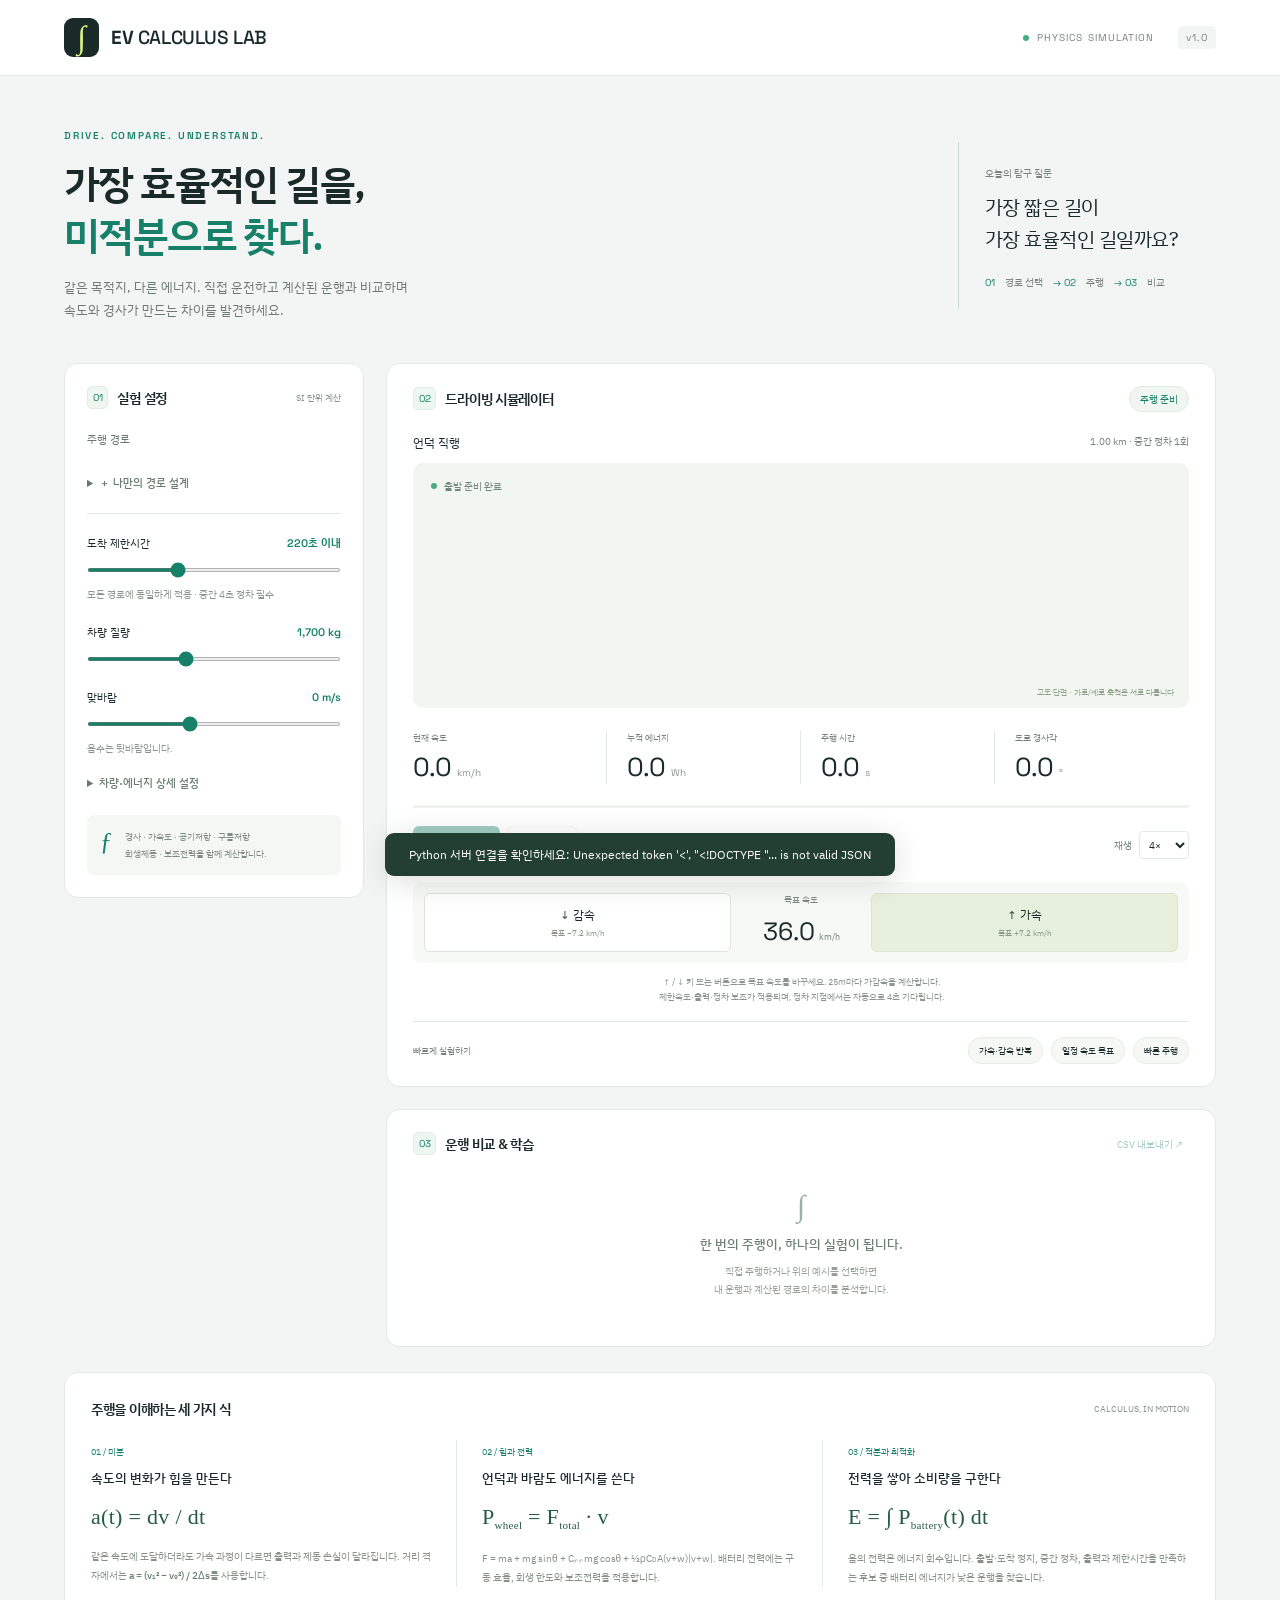
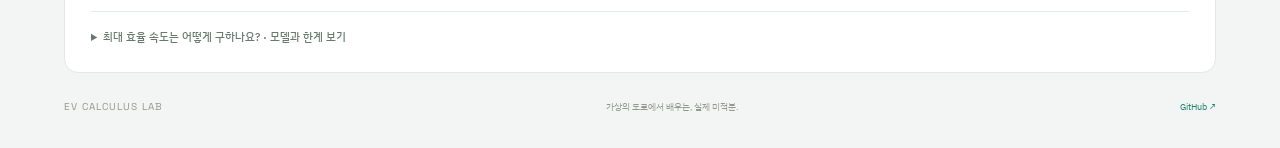
==== static/index.html @ b27707c6 "Build EV calculus simulator with physics-based route optimization and learning UI" ====
<!doctype html>
<html lang="ko">
<head><meta charset="utf-8"><meta name="viewport" content="width=device-width,initial-scale=1"><title>EV Calculus Lab · 미적분으로 달리다</title><link rel="stylesheet" href="style.css"><script src="app.js" defer></script></head>
<body>
<header class="topbar"><a class="brand" href="/" aria-label="EV Calculus Lab 홈"><span class="brand-icon">∫</span><strong>EV <span>CALCULUS LAB</span></strong></a><div class="top-right"><span class="status-dot"></span> PHYSICS SIMULATION <span class="version">v1.0</span></div></header>
<main>
 <section class="intro"><div><p class="eyebrow">DRIVE. COMPARE. UNDERSTAND.</p><h1>가장 효율적인 길을,<br><em>미적분으로 찾다.</em></h1><p class="subtitle">같은 목적지, 다른 에너지. 직접 운전하고 계산된 운행과 비교하며<br class="desktop"> 속도와 경사가 만드는 차이를 발견하세요.</p></div><div class="intro-note"><span>오늘의 탐구 질문</span><p>가장 짧은 길이<br>가장 효율적인 길일까요?</p><div>01 <span>경로 선택</span> → 02 <span>주행</span> → 03 <span>비교</span></div></div></section>
 <div class="workspace">
  <aside class="panel settings"><div class="section-head"><h2><span class="section-num">01</span> 실험 설정</h2><span class="small-tag">SI 단위 계산</span></div>
   <fieldset id="settingsFields"><legend class="sr-only">운행 환경 설정</legend>
   <label class="field-label">주행 경로</label><div id="routeChoices" class="route-choices"></div>
   <details class="custom-editor"><summary>＋ 나만의 경로 설계</summary><p class="hint">공통 출발 0m → 중간 정차 8m → 도착 0m. 두 언덕의 높이를 바꿔 보세요.</p><div class="two-fields"><label>길이 (m)<input id="customLength" type="number" min="800" max="2000" step="100" value="1200"></label><label>제한속도 (km/h)<input id="customLimit" type="number" min="30" max="70" value="50"></label><label>첫 언덕 높이 (m)<input id="customPeak1" type="number" min="-20" max="50" value="25"></label><label>두 번째 높이 (m)<input id="customPeak2" type="number" min="-20" max="50" value="20"></label></div><button id="applyCustom" class="button secondary full">경로 적용</button></details>
   <div class="divider"></div><label class="slider-label" for="deadline">도착 제한시간 <output id="deadlineOut">220초 이내</output></label><input id="deadline" type="range" min="80" max="480" step="10" value="220"><p class="hint">모든 경로에 동일하게 적용 · 중간 4초 정차 필수</p>
   <label class="slider-label" for="mass">차량 질량 <output id="massOut">1,700 kg</output></label><input id="mass" type="range" min="900" max="3000" step="100" value="1700">
   <label class="slider-label" for="wind">맞바람 <output id="windOut">0 m/s</output></label><input id="wind" type="range" min="-10" max="15" value="0"><p class="hint">음수는 뒷바람입니다.</p>
   <details><summary>차량·에너지 상세 설정</summary><div class="two-fields"><label>공기저항계수 Cd<input id="cd" type="number" min="0.15" max="0.6" step="0.01" value="0.28"></label><label>전면적 (m²)<input id="area" type="number" min="1.5" max="4" step="0.1" value="2.3"></label><label>구름저항계수<input id="crr" type="number" min="0.005" max="0.03" step="0.001" value="0.010"></label><label>구동 효율<input id="efficiency" type="number" min="0.65" max="0.98" step="0.01" value="0.90"></label><label>회생 효율<input id="regen" type="number" min="0" max="0.9" step="0.05" value="0.65"></label><label>보조전력 (W)<input id="auxiliary" type="number" min="0" max="3000" step="100" value="700"></label></div></details>
   </fieldset>
   <div class="model-note"><span>ƒ</span><p>경사 · 가속도 · 공기저항 · 구름저항<br>회생제동 · 보조전력을 함께 계산합니다.</p></div>
  </aside>
  <section class="main-column">
   <div class="panel simulator"><div class="section-head"><h2><span class="section-num">02</span> 드라이빙 시뮬레이터</h2><span id="modeBadge" class="badge">주행 준비</span></div>
    <div class="sim-info"><span id="routeTitle">언덕 직행</span><span id="routeMeta">1.00 km · 중간 정차 1회</span></div>
    <div class="scene"><canvas id="scene" aria-label="경로 고도와 차량 위치를 보여주는 시뮬레이션"></canvas><div class="scene-label"><span class="status-dot"></span> <span id="sceneStatus">출발 준비 완료</span></div><span class="scene-caption">고도 단면 · 가로/세로 축척은 서로 다릅니다</span></div>
    <div class="telemetry"><div><span>현재 속도</span><strong id="speedValue">0.0 <small>km/h</small></strong></div><div><span>누적 에너지</span><strong id="energyValue">0.0 <small>Wh</small></strong></div><div><span>주행 시간</span><strong id="timeValue">0.0 <small>s</small></strong></div><div><span>도로 경사각</span><strong id="gradeValue">0.0 <small>°</small></strong></div></div>
    <div class="progress-track"><div id="driveProgress"></div></div>
    <div class="driver-controls"><div class="drive-actions"><button id="startDrive" class="button primary">▶ 직접 주행</button><button id="pauseDrive" class="button secondary" disabled>일시정지</button><button id="resetDrive" class="icon-button" aria-label="주행 초기화" title="초기화">↺</button></div><label class="playback-label">재생 <select id="playback"><option value="1">1×</option><option value="4" selected>4×</option><option value="10">10×</option></select></label></div>
    <div class="pedals"><button id="brake" class="pedal brake">↓ 감속 <small>목표 −7.2 km/h</small></button><div class="target-speed"><span>목표 속도</span><strong id="targetValue">36.0</strong><small>km/h</small></div><button id="accelerate" class="pedal accelerate">↑ 가속 <small>목표 +7.2 km/h</small></button></div>
    <p class="hint control-hint">↑ / ↓ 키 또는 버튼으로 목표 속도를 바꾸세요. 25m마다 가감속을 계산합니다.<br>제한속도·출력·정차 보조가 적용되며, 정차 지점에서는 자동으로 4초 기다립니다.</p>
    <div class="quick-try"><span>빠르게 실험하기</span><button data-preset="wave">가속·감속 반복</button><button data-preset="smooth">일정 속도 목표</button><button data-preset="fast">빠른 주행</button></div>
   </div>
   <div class="panel results"><div class="section-head"><h2><span class="section-num">03</span> 운행 비교 & 학습</h2><button id="exportCsv" class="text-button" disabled>CSV 내보내기 ↗</button></div>
    <div id="emptyResult" class="empty-result"><div class="empty-icon">∫</div><h3>한 번의 주행이, 하나의 실험이 됩니다.</h3><p>직접 주행하거나 위의 예시를 선택하면<br>내 운행과 계산된 경로의 차이를 분석합니다.</p></div>
    <div id="resultContent" hidden><div id="comparisonSummary" class="comparison-summary"></div><div class="comparison-layout"><div id="resultTable"></div><div class="feedback-box"><p class="eyebrow">LEARNING NOTES</p><ul id="feedback"></ul></div></div>
     <div class="chart-tabs" role="group" aria-label="비교 그래프 선택"><button class="active" data-chart="v">속도</button><button data-chart="power">전력</button><button data-chart="energy">누적 에너지</button></div><div class="chart-legend"><span class="legend-user">내 운행</span><span class="legend-best">계산 기준</span><span>공통 축: 경과 시간 (s)</span></div><canvas id="chart" aria-label="내 운행과 계산 기준의 시간별 비교 그래프"></canvas><p id="chartExplanation" class="hint"></p>
     <div class="result-bottom"><button id="replayUser" class="button secondary">내 운행 재생</button><button id="replayBest" class="button secondary">계산 기준 재생</button><span>재생 후 다시 주행하며 개선해 보세요.</span></div>
    </div>
    <p id="busy" class="busy" hidden>경사와 속도 조합을 계산하고 있습니다…</p>
   </div>
  </section>
 </div>
 <section class="panel calculus"><div class="section-head"><h2>주행을 이해하는 세 가지 식</h2><span class="small-tag">CALCULUS, IN MOTION</span></div><div class="formula-grid"><article><span class="formula-num">01 / 미분</span><h3>속도의 변화가 힘을 만든다</h3><div class="equation">a(t) = dv / dt</div><p>같은 속도에 도달하더라도 가속 과정이 다르면 출력과 제동 손실이 달라집니다. 거리 격자에서는 <b>a = (v₁² − v₀²) / 2Δs</b>를 사용합니다.</p></article><article><span class="formula-num">02 / 힘과 전력</span><h3>언덕과 바람도 에너지를 쓴다</h3><div class="equation">P<sub>wheel</sub> = F<sub>total</sub> · v</div><p>F = ma + mg sinθ + Cᵣᵣmg cosθ + ½ρCᴅA(v+w)|v+w|. 배터리 전력에는 구동 효율, 회생 한도와 보조전력을 적용합니다.</p></article><article><span class="formula-num">03 / 적분과 최적화</span><h3>전력을 쌓아 소비량을 구한다</h3><div class="equation">E = ∫ P<sub>battery</sub>(t) dt</div><p>음의 전력은 에너지 회수입니다. 출발·도착 정지, 중간 정차, 출력과 제한시간을 만족하는 후보 중 배터리 에너지가 낮은 운행을 찾습니다.</p></article></div>
 <details class="math-details"><summary>최대 효율 속도는 어떻게 구하나요? · 모델과 한계 보기</summary><div class="math-detail-content"><p>평지·무풍·일정 속도에서는 거리당 에너지 e(v) = (Cᵣᵣmg + ½ρCᴅAv²)/η + Pₐᵤₓ/v 입니다. 이를 미분하면 e′(v) = ρCᴅAv/η − Pₐᵤₓ/v²이며, e′(v)=0에서 <b>v* = ∛(Pₐᵤₓη / ρCᴅA)</b>입니다. 현재 설정의 평지·무풍 참고 속도: <b id="steadySpeed">약 33 km/h</b>. 보조전력이 0이면 양의 유한 최솟값 속도는 없습니다.</p><p>실제 최적화는 이 일정속도 식만 사용하지 않습니다. 거리 25m, 속도 2m/s, 시간 0.5초 격자의 동적 계획법으로 경사와 정차를 반영합니다. 각 구간 시간을 올림하므로 실제 도착시간보다 보수적입니다. 격자 밖의 연속 최적해나 모든 도로의 전역 최적해를 보장하지 않습니다.</p><p>차량은 가상의 교육 모델입니다. 구동 효율은 일정하며 배터리 SOC·온도·타이어 미끄럼·곡선 주행은 모델링하지 않습니다. 회생은 기계 출력 45kW까지, 구동은 85kW까지입니다. 출발·종료 고도는 같고, 지도는 실제 도로가 아닌 고도 단면입니다. 내리막 회생에는 제동이 필요하며 무한한 에너지 회수는 불가능합니다.</p><p>참고: <a href="https://research-hub.nlr.gov/en/publications/fastsim-a-model-to-estimate-vehicle-efficiency-cost-and-performan-2/" target="_blank" rel="noreferrer">Brooker et al., FASTSim (2015)</a>의 힘·전력 기반 모델 구성. 본 프로젝트는 별도로 구현한 단순화 모델이며 FASTSim 검증을 받은 모델은 아닙니다.</p></div></details></section>
 <footer><span>EV CALCULUS LAB</span><span>가상의 도로에서 배우는, 실제 미적분.</span><a href="https://github.com/LoggerVibe/vibe-coding" target="_blank" rel="noreferrer">GitHub ↗</a></footer>
</main><div id="toast" class="toast" role="status" aria-live="polite" hidden></div>
</body></html>
---- static/style.css ----
@import url('https://fonts.googleapis.com/css2?family=IBM+Plex+Sans+KR:wght@400;500;600;700&family=Space+Grotesk:wght@400;500;600;700&display=swap');
:root{--bg:#f3f5f4;--ink:#192a28;--muted:#77827e;--line:#e3e9e6;--green:#168168;--lime:#d7f483;--blue:#687ddb;--font:'IBM Plex Sans KR',Arial,sans-serif}*{box-sizing:border-box}body{margin:0;background:var(--bg);color:var(--ink);font:14px var(--font)}button,input,select{font:inherit}button,summary{cursor:pointer}button:disabled{opacity:.4;cursor:not-allowed}button{transition:background .18s,transform .18s}button:not(:disabled):active{transform:translateY(1px)}a{color:var(--green)}:focus-visible{outline:3px solid #80b6f5;outline-offset:3px}fieldset{border:0;margin:0;padding:0;min-width:0}h1,h2,h3,p{margin:0}button{color:inherit}[hidden]{display:none!important}.topbar{height:76px;background:#fff;border-bottom:1px solid var(--line);padding:0 5%;display:flex;align-items:center;justify-content:space-between}.brand{display:flex;align-items:center;gap:12px;text-decoration:none;color:var(--ink);font-family:'Space Grotesk',sans-serif;letter-spacing:-.4px}.brand-icon{display:grid;place-items:center;width:35px;height:39px;background:var(--ink);color:var(--lime);border-radius:9px;font:32px Georgia}.brand strong{font-size:19px}.brand strong span{font-weight:500}.top-right{display:flex;align-items:center;gap:8px;font:10px 'Space Grotesk',sans-serif;letter-spacing:1.1px;color:var(--muted)}.status-dot{display:inline-block;width:6px;height:6px;border-radius:50%;background:#47ad80}.version{background:var(--bg);border-radius:4px;padding:5px 8px;margin-left:15px}main{max-width:1440px;margin:auto;padding:0 5%}.intro{display:flex;justify-content:space-between;align-items:center;padding:53px 0 40px}.eyebrow{font:10px 'Space Grotesk',sans-serif;letter-spacing:1.8px;color:var(--green);font-weight:600}h1{font-size:40px;line-height:1.3;font-weight:600;letter-spacing:-1.6px;margin:15px 0}h1 em{font-style:normal;color:var(--green)}.subtitle{color:#6c7974;line-height:1.8;font-size:13px}.intro-note{padding:20px 26px;border-left:1px solid #cfdad4;margin-right:12px}.intro-note>span{font-size:10px;color:var(--muted)}.intro-note>p{font-size:20px;line-height:1.6;letter-spacing:-.5px;margin:10px 0 20px}.intro-note>div{font:10px 'Space Grotesk',sans-serif;color:var(--green)}.intro-note>div>span{font-family:var(--font);color:var(--muted);margin:0 7px}.workspace{display:grid;grid-template-columns:300px minmax(0,1fr);gap:22px;align-items:start}.panel{background:#fff;border:1px solid var(--line);border-radius:14px;box-shadow:0 2px 3px #203b2c02}.settings{padding:22px;position:sticky;top:18px}.section-head{display:flex;align-items:center;justify-content:space-between;gap:8px;margin-bottom:22px}.section-head h2{font-size:14px;font-weight:600;letter-spacing:-.3px;display:flex;align-items:center;gap:9px}.section-num{font:10px 'Space Grotesk',sans-serif;color:var(--green);background:#edf6f1;border:1px solid #e2ede7;border-radius:5px;padding:4px 5px}.small-tag{font-size:9px;color:#87948e}.field-label{font-size:11px;display:block;color:#66766e;margin-bottom:10px}.route-choices{display:grid;gap:7px}.route-card{display:flex;align-items:center;text-align:left;gap:11px;background:#fff;border:1px solid var(--line);border-radius:8px;padding:12px 10px;width:100%}.route-card.active{border-color:var(--green);background:#f0f7f3;box-shadow:0 0 0 1px #16816814}.route-icon{width:32px;height:32px;display:grid;place-items:center;border-radius:7px;background:#f2f5f3;color:var(--green);font-size:20px}.route-card.active .route-icon{background:#dfeee6}.route-card strong{font-size:12px;font-weight:500;display:block}.route-card small{font-size:9px;color:var(--muted);display:block;margin-top:3px}.route-distance{margin-left:auto;font:11px 'Space Grotesk',sans-serif;white-space:nowrap}details{font-size:11px;margin-top:18px}summary{color:#677a70;font-weight:500;line-height:1.6}details[open]>summary{margin-bottom:12px}.hint{color:#89958f;font-size:10px;line-height:1.7;margin:7px 0 16px}.divider{height:1px;background:var(--line);margin:21px 0}.slider-label{display:flex;align-items:center;justify-content:space-between;font-size:11px;margin-top:21px}.slider-label output{font:11px 'Space Grotesk',var(--font);color:var(--green);font-weight:600}input[type=range]{width:100%;height:4px;accent-color:var(--green);margin:17px 0 7px;cursor:pointer}.two-fields{display:grid;grid-template-columns:1fr 1fr;gap:11px}.two-fields label{font-size:10px;color:#677a70}input[type=number]{display:block;width:100%;padding:7px 8px;background:#f8faf9;border:1px solid var(--line);border-radius:5px;margin-top:6px;color:var(--ink)}.full{width:100%;margin-top:12px}.model-note{display:flex;gap:12px;padding:13px;background:#f5f7f4;border-radius:7px;margin-top:22px}.model-note>span{color:var(--green);font:25px Georgia}.model-note>p{font-size:9px;color:#7e8c83;line-height:1.9}.main-column{display:grid;gap:22px;min-width:0}.simulator,.results{padding:22px 26px}.badge{font-size:10px;background:#f1f6f2;color:var(--green);border:1px solid #e0ebe3;padding:5px 10px;border-radius:20px}.sim-info{display:flex;justify-content:space-between;margin:0 0 12px}.sim-info>span:first-child{font-size:12px}.sim-info>span:last-child{font-size:10px;color:var(--muted)}.scene{height:245px;background:#f2f6f0;position:relative;border-radius:10px;overflow:hidden}.scene canvas{width:100%;height:100%}.scene-label{position:absolute;top:16px;left:18px;font-size:10px;display:flex;gap:7px;align-items:center;color:#718578}.scene-caption{position:absolute;bottom:10px;right:15px;font-size:8px;color:#90a18d}.telemetry{display:grid;grid-template-columns:repeat(4,1fr);padding:23px 0 21px}.telemetry>div{border-right:1px solid var(--line);padding-left:20px}.telemetry>div:first-child{padding-left:0}.telemetry>div:last-child{border:0}.telemetry span{display:block;font-size:9px;color:var(--muted);margin-bottom:6px}.telemetry strong{font:26px 'Space Grotesk',sans-serif;letter-spacing:-1px}.telemetry small{font:10px 'Space Grotesk',sans-serif;color:#8d9692;letter-spacing:0}.progress-track{height:3px;border-radius:3px;background:#edf2ef;overflow:hidden}.progress-track>div{height:100%;width:0;background:var(--green);transition:width .1s}.driver-controls{display:flex;align-items:center;justify-content:space-between;padding:18px 0}.drive-actions{display:flex;gap:7px}.button{border-radius:6px;padding:10px 14px;font-size:11px;border:1px solid transparent;font-weight:500}.primary{background:var(--green);color:#fff}.primary:hover{background:#10634f}.secondary{background:#fff;border-color:var(--line)}.secondary:hover{background:#f1f6f3}.icon-button{font-size:22px;border:0;background:none;padding:0 10px;color:#7b8c81}.playback-label{font-size:10px;color:var(--muted)}select{border:1px solid var(--line);background:#fff;border-radius:4px;font-size:10px;padding:5px;color:var(--ink);margin-left:5px}.pedals{display:grid;grid-template-columns:1fr 120px 1fr;gap:10px;background:#f7f9f7;border-radius:9px;padding:11px}.pedal{border:1px solid #dde5df;border-radius:6px;background:white;font-size:12px;padding:12px}.pedal small{display:block;font-size:8px;color:#8b978e;margin-top:4px}.pedal.accelerate{background:#e7f0dd;border-color:#d9e8cc}.pedal:hover{border-color:var(--green)}.target-speed{text-align:center;display:flex;align-items:baseline;justify-content:center;flex-wrap:wrap;gap:4px}.target-speed>span{width:100%;font-size:9px;color:#7a887e}.target-speed>strong{font:25px 'Space Grotesk',sans-serif}.target-speed>small{font-size:9px;color:var(--muted)}.control-hint{text-align:center;font-size:9px;margin:11px 0 17px}.quick-try{display:flex;align-items:center;gap:8px;padding-top:15px;border-top:1px solid var(--line)}.quick-try>span{font-size:9px;color:var(--muted);margin-right:auto}.quick-try>button{font-size:9px;background:#f6f8f6;border:1px solid #e5ebe5;border-radius:20px;padding:6px 10px}.quick-try>button:hover{background:#e5efe6}.text-button{background:none;border:0;font-size:10px;color:var(--green)}.empty-result{text-align:center;padding:12px 0 26px}.empty-icon{font:30px Georgia;color:#9ab0a0;margin:0 auto 12px}.empty-result h3{font-size:13px;font-weight:500;color:#6c7f73}.empty-result p{font-size:10px;color:#96a299;line-height:1.8;margin-top:9px}.busy{padding:22px;text-align:center;color:var(--green);font-size:12px}.comparison-summary{background:#eff6ed;border:1px solid #e0ecdd;border-radius:8px;padding:18px;margin-bottom:18px}.comparison-summary>strong{font:28px 'Space Grotesk',var(--font);color:var(--green);margin-right:10px}.comparison-summary p{font-size:10px;color:#70826f;line-height:1.7;margin-top:5px}.comparison-summary .warning{font:16px var(--font);color:#9b6726}.comparison-layout{display:grid;grid-template-columns:1fr 1fr;gap:20px}table{width:100%;border-collapse:collapse;font-size:10px}th{font-size:9px;color:var(--muted);font-weight:400;text-align:right;padding:8px 4px;border-bottom:1px solid var(--line)}td{text-align:right;padding:10px 4px;border-bottom:1px solid #f0f3f0}th:first-child,td:first-child{text-align:left}tr.mine{color:var(--blue)}tr.best{color:var(--green);font-weight:600}.feedback-box{background:#f8faf7;padding:15px;border-radius:8px}.feedback-box .eyebrow{font-size:8px}.feedback-box ul{font-size:10px;color:#71816f;padding-left:14px;line-height:1.75;margin:9px 0 0}.feedback-box li+li{margin-top:7px}.chart-tabs{display:flex;gap:20px;border-bottom:1px solid var(--line);margin-top:22px}.chart-tabs button{background:transparent;border:0;border-bottom:2px solid transparent;font-size:10px;color:var(--muted);padding:10px 2px}.chart-tabs button.active{color:var(--green);border-bottom-color:var(--green)}.chart-legend{display:flex;gap:16px;font-size:9px;color:var(--muted);margin:14px 0 0}.legend-user:before,.legend-best:before{content:'';display:inline-block;width:15px;height:2px;margin:0 5px 3px 0;background:var(--blue)}.legend-best:before{background:var(--green)}.chart-legend>span:last-child{margin-left:auto;font-size:8px}#chart{width:100%;height:210px;display:block}.result-bottom{display:flex;gap:8px;align-items:center;border-top:1px solid var(--line);padding-top:14px}.result-bottom>span{font-size:9px;color:var(--muted);margin-left:auto}.calculus{padding:26px;margin-top:25px}.formula-grid{display:grid;grid-template-columns:repeat(3,1fr)}.formula-grid>article{padding:0 25px;border-right:1px solid var(--line)}.formula-grid>article:first-child{padding-left:0}.formula-grid>article:last-child{border:0;padding-right:0}.formula-num{font-size:9px;color:var(--green)}.formula-grid h3{font-size:13px;margin:10px 0;font-weight:500}.equation{font:22px Georgia,serif;letter-spacing:.3px;color:#265c46;margin:17px 0}.equation sub{font-size:11px}.formula-grid p{font-size:10px;color:#859088;line-height:1.9}.formula-grid p b{font-weight:500;color:#647c69}.math-details{margin-top:24px;border-top:1px solid var(--line);padding-top:17px}.math-detail-content{font-size:11px;line-height:1.9;color:#738177}.math-detail-content p{margin:12px 0}footer{display:flex;justify-content:space-between;padding:27px 0 35px;color:#8e9a91;font-size:9px}footer>span:first-child{font:10px 'Space Grotesk',sans-serif;letter-spacing:1px}footer a{text-decoration:none}.toast{position:fixed;bottom:24px;left:50%;transform:translateX(-50%);background:#233f31;color:white;padding:13px 24px;border-radius:9px;box-shadow:0 5px 30px #0002;z-index:100;max-width:90vw;font-size:12px}.sr-only{position:absolute;width:1px;height:1px;overflow:hidden;clip:rect(0,0,0,0)}
@media(min-width:1500px){main{padding:0 40px}}@media(max-width:1050px){main{padding:0 3%}.workspace{grid-template-columns:260px minmax(0,1fr);gap:16px}.settings{padding:17px}.simulator,.results{padding:20px}.telemetry strong{font-size:22px}.telemetry>div{padding-left:12px}.comparison-layout{grid-template-columns:1fr}.quick-try{flex-wrap:wrap}.quick-try>span{width:100%}.result-bottom{flex-wrap:wrap}.result-bottom>span{width:100%;margin:0}.intro-note{margin:0;padding:15px}.intro-note>p{font-size:17px}}
@media(max-width:760px){.topbar{height:64px;padding:0 5%}.brand strong{font-size:15px}.top-right{font-size:0}.version{font-size:9px;margin-left:3px}.intro{padding:30px 0}.intro-note{display:none}h1{font-size:32px}.subtitle{font-size:12px}.workspace{grid-template-columns:1fr}.settings{position:static}.route-choices{grid-template-columns:repeat(3,1fr)}.route-card{display:block;padding:10px}.route-icon{display:none}.route-card small{font-size:8px}.route-distance{display:block;margin-top:6px}.settings .model-note{display:none}.scene{height:225px}.simulator,.results{padding:17px}.telemetry{padding:19px 0}.telemetry strong{font-size:21px}.telemetry small{font-size:8px}.telemetry>div{padding-left:9px}.telemetry span{font-size:8px}.quick-try>span{width:auto}.quick-try{gap:6px}.quick-try>button{font-size:8px;padding:6px 7px}.formula-grid{grid-template-columns:1fr;gap:22px}.formula-grid>article{border:0;border-bottom:1px solid var(--line);padding:0 0 20px!important}.formula-grid>article:last-child{padding:0!important}.calculus{padding:20px}.formula-grid p{font-size:11px}.intro br.desktop{display:none}footer>span:nth-child(2){display:none}.pedals{grid-template-columns:1fr 85px 1fr}.pedal{padding:11px 5px}.comparison-layout{gap:12px}.section-head{margin-bottom:18px}.small-tag{font-size:8px}}
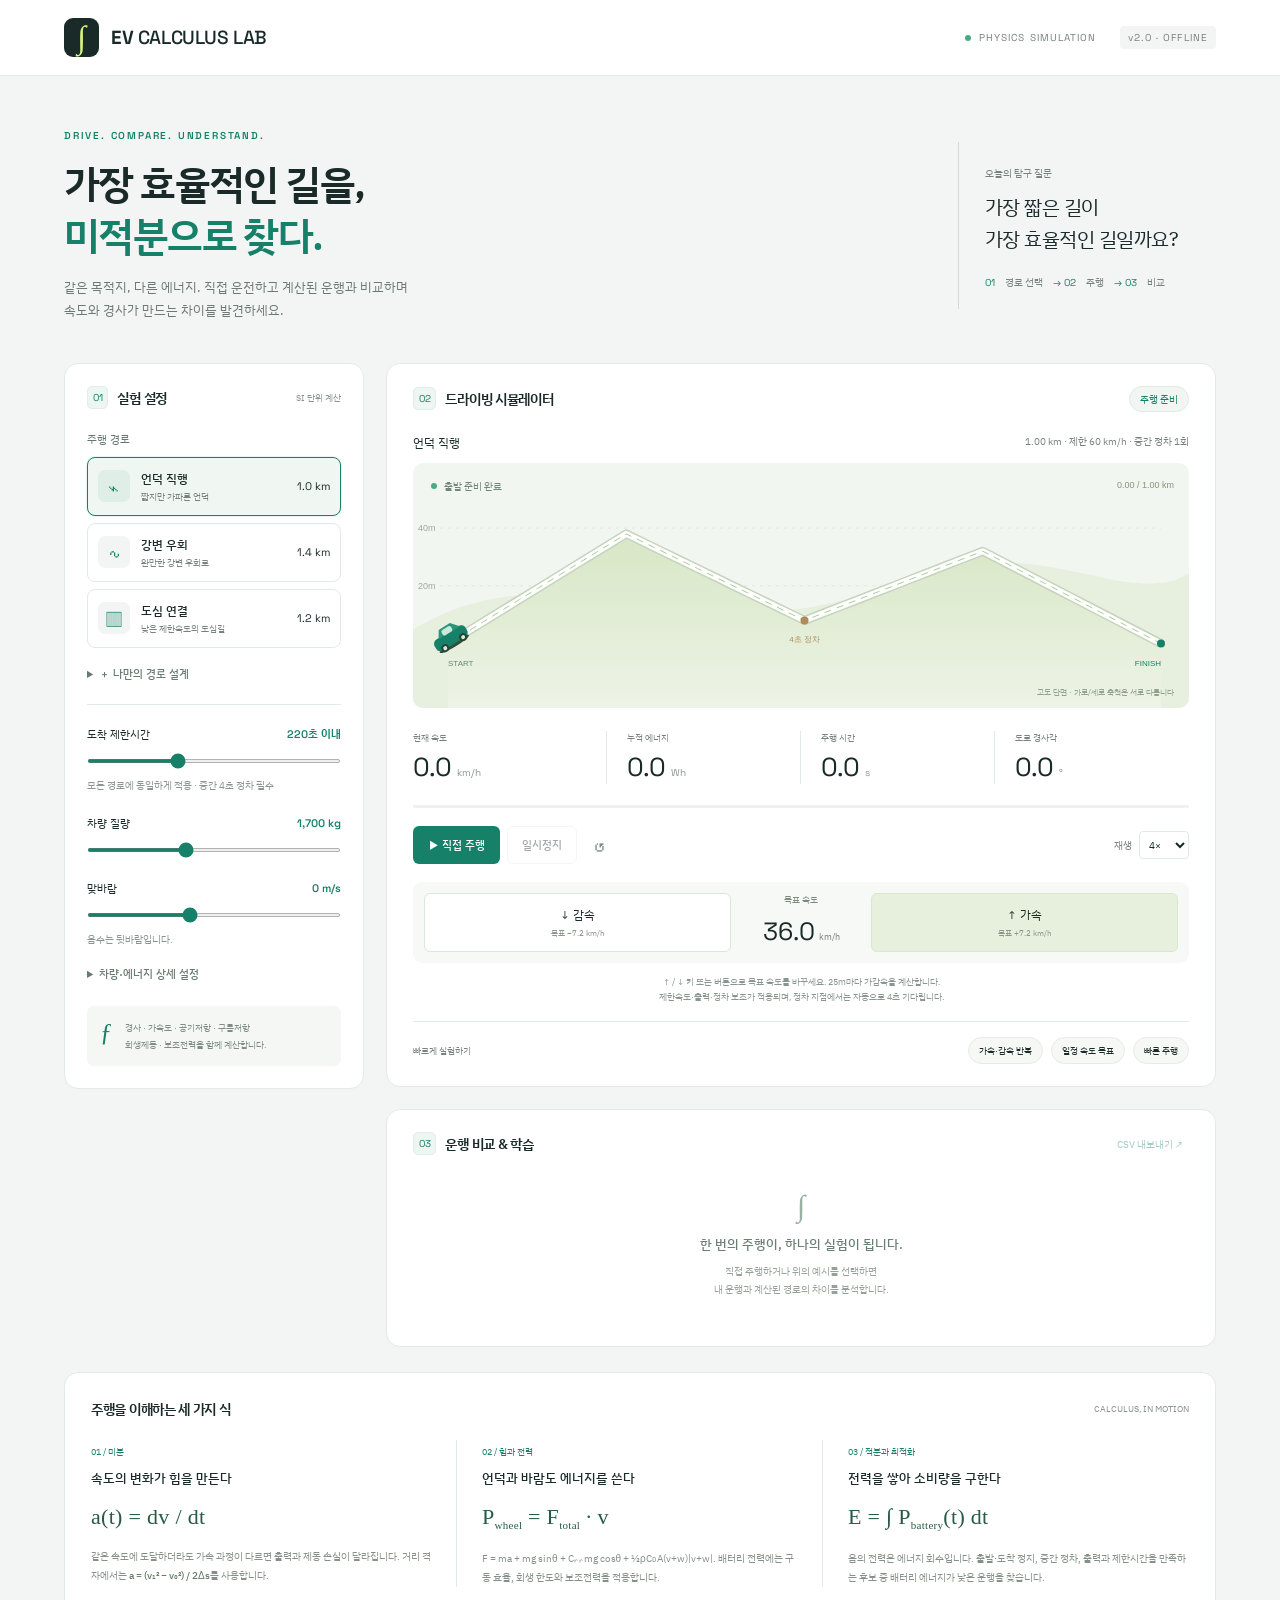
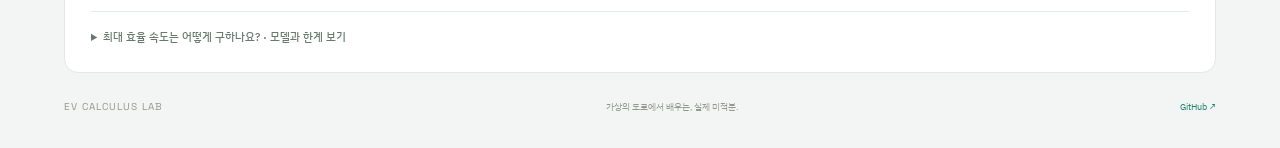
==== commit 9992f2cc: "Add standalone offline HTML and synchronized user/reference route comparison" ====
--- a/static/index.html
+++ b/static/index.html
@@ -1,8 +1,8 @@
 <!doctype html>
 <html lang="ko">
-<head><meta charset="utf-8"><meta name="viewport" content="width=device-width,initial-scale=1"><title>EV Calculus Lab · 미적분으로 달리다</title><link rel="stylesheet" href="style.css"><script src="app.js" defer></script></head>
+<head><meta charset="utf-8"><meta name="viewport" content="width=device-width,initial-scale=1"><title>EV Calculus Lab · 미적분으로 달리다</title><link rel="stylesheet" href="style.css"><script src="engine.js" defer></script><script src="app.js" defer></script></head>
 <body>
-<header class="topbar"><a class="brand" href="/" aria-label="EV Calculus Lab 홈"><span class="brand-icon">∫</span><strong>EV <span>CALCULUS LAB</span></strong></a><div class="top-right"><span class="status-dot"></span> PHYSICS SIMULATION <span class="version">v1.0</span></div></header>
+<header class="topbar"><a class="brand" href="index.html" aria-label="EV Calculus Lab 홈"><span class="brand-icon">∫</span><strong>EV <span>CALCULUS LAB</span></strong></a><div class="top-right"><span class="status-dot"></span> PHYSICS SIMULATION <span class="version">v2.0 · OFFLINE</span></div></header>
 <main>
  <section class="intro"><div><p class="eyebrow">DRIVE. COMPARE. UNDERSTAND.</p><h1>가장 효율적인 길을,<br><em>미적분으로 찾다.</em></h1><p class="subtitle">같은 목적지, 다른 에너지. 직접 운전하고 계산된 운행과 비교하며<br class="desktop"> 속도와 경사가 만드는 차이를 발견하세요.</p></div><div class="intro-note"><span>오늘의 탐구 질문</span><p>가장 짧은 길이<br>가장 효율적인 길일까요?</p><div>01 <span>경로 선택</span> → 02 <span>주행</span> → 03 <span>비교</span></div></div></section>
  <div class="workspace">
@@ -30,7 +30,7 @@
    </div>
    <div class="panel results"><div class="section-head"><h2><span class="section-num">03</span> 운행 비교 & 학습</h2><button id="exportCsv" class="text-button" disabled>CSV 내보내기 ↗</button></div>
     <div id="emptyResult" class="empty-result"><div class="empty-icon">∫</div><h3>한 번의 주행이, 하나의 실험이 됩니다.</h3><p>직접 주행하거나 위의 예시를 선택하면<br>내 운행과 계산된 경로의 차이를 분석합니다.</p></div>
-    <div id="resultContent" hidden><div id="comparisonSummary" class="comparison-summary"></div><div class="comparison-layout"><div id="resultTable"></div><div class="feedback-box"><p class="eyebrow">LEARNING NOTES</p><ul id="feedback"></ul></div></div>
+    <div id="resultContent" hidden><section class="pair-comparison"><h3>내 운행과 계산 기준을 동시에 보기</h3><label>비교 대상 <select id="comparisonType"><option value="best">전체 후보 중 최소 에너지 경로</option><option value="same">내 경로에서 계산한 최소 에너지 운행</option></select></label><p id="pairStatus" class="hint"></p><canvas id="pairScene" aria-label="같은 경과 시간에서 사용자와 계산 기준의 고도 경로 및 차량 위치 비교"></canvas><div class="pair-controls"><button id="replayTogether" class="button primary">▶ 동시 재생</button><button id="pausePair" class="button secondary">비교 일시정지</button><span id="pairClock"></span></div><input id="pairSeek" type="range" min="0" max="220" value="0" step="0.1" aria-label="동시 비교 경과 시간"><p class="hint">보라색: 내 운행 · 초록색: 계산 기준. 두 고도 단면은 동일한 거리·고도 축척입니다. 실제 지도가 아닌 가상 경로이며, 계산 기준은 격자 내 최솟값입니다.</p></section><div id="comparisonSummary" class="comparison-summary"></div><div class="comparison-layout"><div id="resultTable"></div><div class="feedback-box"><p class="eyebrow">LEARNING NOTES</p><ul id="feedback"></ul></div></div>
      <div class="chart-tabs" role="group" aria-label="비교 그래프 선택"><button class="active" data-chart="v">속도</button><button data-chart="power">전력</button><button data-chart="energy">누적 에너지</button></div><div class="chart-legend"><span class="legend-user">내 운행</span><span class="legend-best">계산 기준</span><span>공통 축: 경과 시간 (s)</span></div><canvas id="chart" aria-label="내 운행과 계산 기준의 시간별 비교 그래프"></canvas><p id="chartExplanation" class="hint"></p>
      <div class="result-bottom"><button id="replayUser" class="button secondary">내 운행 재생</button><button id="replayBest" class="button secondary">계산 기준 재생</button><span>재생 후 다시 주행하며 개선해 보세요.</span></div>
     </div>
--- a/static/style.css
+++ b/static/style.css
@@ -2,3 +2,5 @@
 :root{--bg:#f3f5f4;--ink:#192a28;--muted:#77827e;--line:#e3e9e6;--green:#168168;--lime:#d7f483;--blue:#687ddb;--font:'IBM Plex Sans KR',Arial,sans-serif}*{box-sizing:border-box}body{margin:0;background:var(--bg);color:var(--ink);font:14px var(--font)}button,input,select{font:inherit}button,summary{cursor:pointer}button:disabled{opacity:.4;cursor:not-allowed}button{transition:background .18s,transform .18s}button:not(:disabled):active{transform:translateY(1px)}a{color:var(--green)}:focus-visible{outline:3px solid #80b6f5;outline-offset:3px}fieldset{border:0;margin:0;padding:0;min-width:0}h1,h2,h3,p{margin:0}button{color:inherit}[hidden]{display:none!important}.topbar{height:76px;background:#fff;border-bottom:1px solid var(--line);padding:0 5%;display:flex;align-items:center;justify-content:space-between}.brand{display:flex;align-items:center;gap:12px;text-decoration:none;color:var(--ink);font-family:'Space Grotesk',sans-serif;letter-spacing:-.4px}.brand-icon{display:grid;place-items:center;width:35px;height:39px;background:var(--ink);color:var(--lime);border-radius:9px;font:32px Georgia}.brand strong{font-size:19px}.brand strong span{font-weight:500}.top-right{display:flex;align-items:center;gap:8px;font:10px 'Space Grotesk',sans-serif;letter-spacing:1.1px;color:var(--muted)}.status-dot{display:inline-block;width:6px;height:6px;border-radius:50%;background:#47ad80}.version{background:var(--bg);border-radius:4px;padding:5px 8px;margin-left:15px}main{max-width:1440px;margin:auto;padding:0 5%}.intro{display:flex;justify-content:space-between;align-items:center;padding:53px 0 40px}.eyebrow{font:10px 'Space Grotesk',sans-serif;letter-spacing:1.8px;color:var(--green);font-weight:600}h1{font-size:40px;line-height:1.3;font-weight:600;letter-spacing:-1.6px;margin:15px 0}h1 em{font-style:normal;color:var(--green)}.subtitle{color:#6c7974;line-height:1.8;font-size:13px}.intro-note{padding:20px 26px;border-left:1px solid #cfdad4;margin-right:12px}.intro-note>span{font-size:10px;color:var(--muted)}.intro-note>p{font-size:20px;line-height:1.6;letter-spacing:-.5px;margin:10px 0 20px}.intro-note>div{font:10px 'Space Grotesk',sans-serif;color:var(--green)}.intro-note>div>span{font-family:var(--font);color:var(--muted);margin:0 7px}.workspace{display:grid;grid-template-columns:300px minmax(0,1fr);gap:22px;align-items:start}.panel{background:#fff;border:1px solid var(--line);border-radius:14px;box-shadow:0 2px 3px #203b2c02}.settings{padding:22px;position:sticky;top:18px}.section-head{display:flex;align-items:center;justify-content:space-between;gap:8px;margin-bottom:22px}.section-head h2{font-size:14px;font-weight:600;letter-spacing:-.3px;display:flex;align-items:center;gap:9px}.section-num{font:10px 'Space Grotesk',sans-serif;color:var(--green);background:#edf6f1;border:1px solid #e2ede7;border-radius:5px;padding:4px 5px}.small-tag{font-size:9px;color:#87948e}.field-label{font-size:11px;display:block;color:#66766e;margin-bottom:10px}.route-choices{display:grid;gap:7px}.route-card{display:flex;align-items:center;text-align:left;gap:11px;background:#fff;border:1px solid var(--line);border-radius:8px;padding:12px 10px;width:100%}.route-card.active{border-color:var(--green);background:#f0f7f3;box-shadow:0 0 0 1px #16816814}.route-icon{width:32px;height:32px;display:grid;place-items:center;border-radius:7px;background:#f2f5f3;color:var(--green);font-size:20px}.route-card.active .route-icon{background:#dfeee6}.route-card strong{font-size:12px;font-weight:500;display:block}.route-card small{font-size:9px;color:var(--muted);display:block;margin-top:3px}.route-distance{margin-left:auto;font:11px 'Space Grotesk',sans-serif;white-space:nowrap}details{font-size:11px;margin-top:18px}summary{color:#677a70;font-weight:500;line-height:1.6}details[open]>summary{margin-bottom:12px}.hint{color:#89958f;font-size:10px;line-height:1.7;margin:7px 0 16px}.divider{height:1px;background:var(--line);margin:21px 0}.slider-label{display:flex;align-items:center;justify-content:space-between;font-size:11px;margin-top:21px}.slider-label output{font:11px 'Space Grotesk',var(--font);color:var(--green);font-weight:600}input[type=range]{width:100%;height:4px;accent-color:var(--green);margin:17px 0 7px;cursor:pointer}.two-fields{display:grid;grid-template-columns:1fr 1fr;gap:11px}.two-fields label{font-size:10px;color:#677a70}input[type=number]{display:block;width:100%;padding:7px 8px;background:#f8faf9;border:1px solid var(--line);border-radius:5px;margin-top:6px;color:var(--ink)}.full{width:100%;margin-top:12px}.model-note{display:flex;gap:12px;padding:13px;background:#f5f7f4;border-radius:7px;margin-top:22px}.model-note>span{color:var(--green);font:25px Georgia}.model-note>p{font-size:9px;color:#7e8c83;line-height:1.9}.main-column{display:grid;gap:22px;min-width:0}.simulator,.results{padding:22px 26px}.badge{font-size:10px;background:#f1f6f2;color:var(--green);border:1px solid #e0ebe3;padding:5px 10px;border-radius:20px}.sim-info{display:flex;justify-content:space-between;margin:0 0 12px}.sim-info>span:first-child{font-size:12px}.sim-info>span:last-child{font-size:10px;color:var(--muted)}.scene{height:245px;background:#f2f6f0;position:relative;border-radius:10px;overflow:hidden}.scene canvas{width:100%;height:100%}.scene-label{position:absolute;top:16px;left:18px;font-size:10px;display:flex;gap:7px;align-items:center;color:#718578}.scene-caption{position:absolute;bottom:10px;right:15px;font-size:8px;color:#90a18d}.telemetry{display:grid;grid-template-columns:repeat(4,1fr);padding:23px 0 21px}.telemetry>div{border-right:1px solid var(--line);padding-left:20px}.telemetry>div:first-child{padding-left:0}.telemetry>div:last-child{border:0}.telemetry span{display:block;font-size:9px;color:var(--muted);margin-bottom:6px}.telemetry strong{font:26px 'Space Grotesk',sans-serif;letter-spacing:-1px}.telemetry small{font:10px 'Space Grotesk',sans-serif;color:#8d9692;letter-spacing:0}.progress-track{height:3px;border-radius:3px;background:#edf2ef;overflow:hidden}.progress-track>div{height:100%;width:0;background:var(--green);transition:width .1s}.driver-controls{display:flex;align-items:center;justify-content:space-between;padding:18px 0}.drive-actions{display:flex;gap:7px}.button{border-radius:6px;padding:10px 14px;font-size:11px;border:1px solid transparent;font-weight:500}.primary{background:var(--green);color:#fff}.primary:hover{background:#10634f}.secondary{background:#fff;border-color:var(--line)}.secondary:hover{background:#f1f6f3}.icon-button{font-size:22px;border:0;background:none;padding:0 10px;color:#7b8c81}.playback-label{font-size:10px;color:var(--muted)}select{border:1px solid var(--line);background:#fff;border-radius:4px;font-size:10px;padding:5px;color:var(--ink);margin-left:5px}.pedals{display:grid;grid-template-columns:1fr 120px 1fr;gap:10px;background:#f7f9f7;border-radius:9px;padding:11px}.pedal{border:1px solid #dde5df;border-radius:6px;background:white;font-size:12px;padding:12px}.pedal small{display:block;font-size:8px;color:#8b978e;margin-top:4px}.pedal.accelerate{background:#e7f0dd;border-color:#d9e8cc}.pedal:hover{border-color:var(--green)}.target-speed{text-align:center;display:flex;align-items:baseline;justify-content:center;flex-wrap:wrap;gap:4px}.target-speed>span{width:100%;font-size:9px;color:#7a887e}.target-speed>strong{font:25px 'Space Grotesk',sans-serif}.target-speed>small{font-size:9px;color:var(--muted)}.control-hint{text-align:center;font-size:9px;margin:11px 0 17px}.quick-try{display:flex;align-items:center;gap:8px;padding-top:15px;border-top:1px solid var(--line)}.quick-try>span{font-size:9px;color:var(--muted);margin-right:auto}.quick-try>button{font-size:9px;background:#f6f8f6;border:1px solid #e5ebe5;border-radius:20px;padding:6px 10px}.quick-try>button:hover{background:#e5efe6}.text-button{background:none;border:0;font-size:10px;color:var(--green)}.empty-result{text-align:center;padding:12px 0 26px}.empty-icon{font:30px Georgia;color:#9ab0a0;margin:0 auto 12px}.empty-result h3{font-size:13px;font-weight:500;color:#6c7f73}.empty-result p{font-size:10px;color:#96a299;line-height:1.8;margin-top:9px}.busy{padding:22px;text-align:center;color:var(--green);font-size:12px}.comparison-summary{background:#eff6ed;border:1px solid #e0ecdd;border-radius:8px;padding:18px;margin-bottom:18px}.comparison-summary>strong{font:28px 'Space Grotesk',var(--font);color:var(--green);margin-right:10px}.comparison-summary p{font-size:10px;color:#70826f;line-height:1.7;margin-top:5px}.comparison-summary .warning{font:16px var(--font);color:#9b6726}.comparison-layout{display:grid;grid-template-columns:1fr 1fr;gap:20px}table{width:100%;border-collapse:collapse;font-size:10px}th{font-size:9px;color:var(--muted);font-weight:400;text-align:right;padding:8px 4px;border-bottom:1px solid var(--line)}td{text-align:right;padding:10px 4px;border-bottom:1px solid #f0f3f0}th:first-child,td:first-child{text-align:left}tr.mine{color:var(--blue)}tr.best{color:var(--green);font-weight:600}.feedback-box{background:#f8faf7;padding:15px;border-radius:8px}.feedback-box .eyebrow{font-size:8px}.feedback-box ul{font-size:10px;color:#71816f;padding-left:14px;line-height:1.75;margin:9px 0 0}.feedback-box li+li{margin-top:7px}.chart-tabs{display:flex;gap:20px;border-bottom:1px solid var(--line);margin-top:22px}.chart-tabs button{background:transparent;border:0;border-bottom:2px solid transparent;font-size:10px;color:var(--muted);padding:10px 2px}.chart-tabs button.active{color:var(--green);border-bottom-color:var(--green)}.chart-legend{display:flex;gap:16px;font-size:9px;color:var(--muted);margin:14px 0 0}.legend-user:before,.legend-best:before{content:'';display:inline-block;width:15px;height:2px;margin:0 5px 3px 0;background:var(--blue)}.legend-best:before{background:var(--green)}.chart-legend>span:last-child{margin-left:auto;font-size:8px}#chart{width:100%;height:210px;display:block}.result-bottom{display:flex;gap:8px;align-items:center;border-top:1px solid var(--line);padding-top:14px}.result-bottom>span{font-size:9px;color:var(--muted);margin-left:auto}.calculus{padding:26px;margin-top:25px}.formula-grid{display:grid;grid-template-columns:repeat(3,1fr)}.formula-grid>article{padding:0 25px;border-right:1px solid var(--line)}.formula-grid>article:first-child{padding-left:0}.formula-grid>article:last-child{border:0;padding-right:0}.formula-num{font-size:9px;color:var(--green)}.formula-grid h3{font-size:13px;margin:10px 0;font-weight:500}.equation{font:22px Georgia,serif;letter-spacing:.3px;color:#265c46;margin:17px 0}.equation sub{font-size:11px}.formula-grid p{font-size:10px;color:#859088;line-height:1.9}.formula-grid p b{font-weight:500;color:#647c69}.math-details{margin-top:24px;border-top:1px solid var(--line);padding-top:17px}.math-detail-content{font-size:11px;line-height:1.9;color:#738177}.math-detail-content p{margin:12px 0}footer{display:flex;justify-content:space-between;padding:27px 0 35px;color:#8e9a91;font-size:9px}footer>span:first-child{font:10px 'Space Grotesk',sans-serif;letter-spacing:1px}footer a{text-decoration:none}.toast{position:fixed;bottom:24px;left:50%;transform:translateX(-50%);background:#233f31;color:white;padding:13px 24px;border-radius:9px;box-shadow:0 5px 30px #0002;z-index:100;max-width:90vw;font-size:12px}.sr-only{position:absolute;width:1px;height:1px;overflow:hidden;clip:rect(0,0,0,0)}
 @media(min-width:1500px){main{padding:0 40px}}@media(max-width:1050px){main{padding:0 3%}.workspace{grid-template-columns:260px minmax(0,1fr);gap:16px}.settings{padding:17px}.simulator,.results{padding:20px}.telemetry strong{font-size:22px}.telemetry>div{padding-left:12px}.comparison-layout{grid-template-columns:1fr}.quick-try{flex-wrap:wrap}.quick-try>span{width:100%}.result-bottom{flex-wrap:wrap}.result-bottom>span{width:100%;margin:0}.intro-note{margin:0;padding:15px}.intro-note>p{font-size:17px}}
 @media(max-width:760px){.topbar{height:64px;padding:0 5%}.brand strong{font-size:15px}.top-right{font-size:0}.version{font-size:9px;margin-left:3px}.intro{padding:30px 0}.intro-note{display:none}h1{font-size:32px}.subtitle{font-size:12px}.workspace{grid-template-columns:1fr}.settings{position:static}.route-choices{grid-template-columns:repeat(3,1fr)}.route-card{display:block;padding:10px}.route-icon{display:none}.route-card small{font-size:8px}.route-distance{display:block;margin-top:6px}.settings .model-note{display:none}.scene{height:225px}.simulator,.results{padding:17px}.telemetry{padding:19px 0}.telemetry strong{font-size:21px}.telemetry small{font-size:8px}.telemetry>div{padding-left:9px}.telemetry span{font-size:8px}.quick-try>span{width:auto}.quick-try{gap:6px}.quick-try>button{font-size:8px;padding:6px 7px}.formula-grid{grid-template-columns:1fr;gap:22px}.formula-grid>article{border:0;border-bottom:1px solid var(--line);padding:0 0 20px!important}.formula-grid>article:last-child{padding:0!important}.calculus{padding:20px}.formula-grid p{font-size:11px}.intro br.desktop{display:none}footer>span:nth-child(2){display:none}.pedals{grid-template-columns:1fr 85px 1fr}.pedal{padding:11px 5px}.comparison-layout{gap:12px}.section-head{margin-bottom:18px}.small-tag{font-size:8px}}
+
+.pair-comparison{padding:18px 0;border-bottom:1px solid #dfe8db;margin-bottom:20px}.pair-comparison h3{margin-top:0}.pair-comparison select{max-width:100%;padding:8px;border:1px solid #c6d3bf;border-radius:8px;background:white}#pairScene{width:100%;height:340px;background:#f7faf3;border-radius:12px;display:block}.pair-controls{display:flex;gap:10px;flex-wrap:wrap;align-items:center;margin:12px 0}#pairClock{font-variant-numeric:tabular-nums}#pairSeek{width:100%}
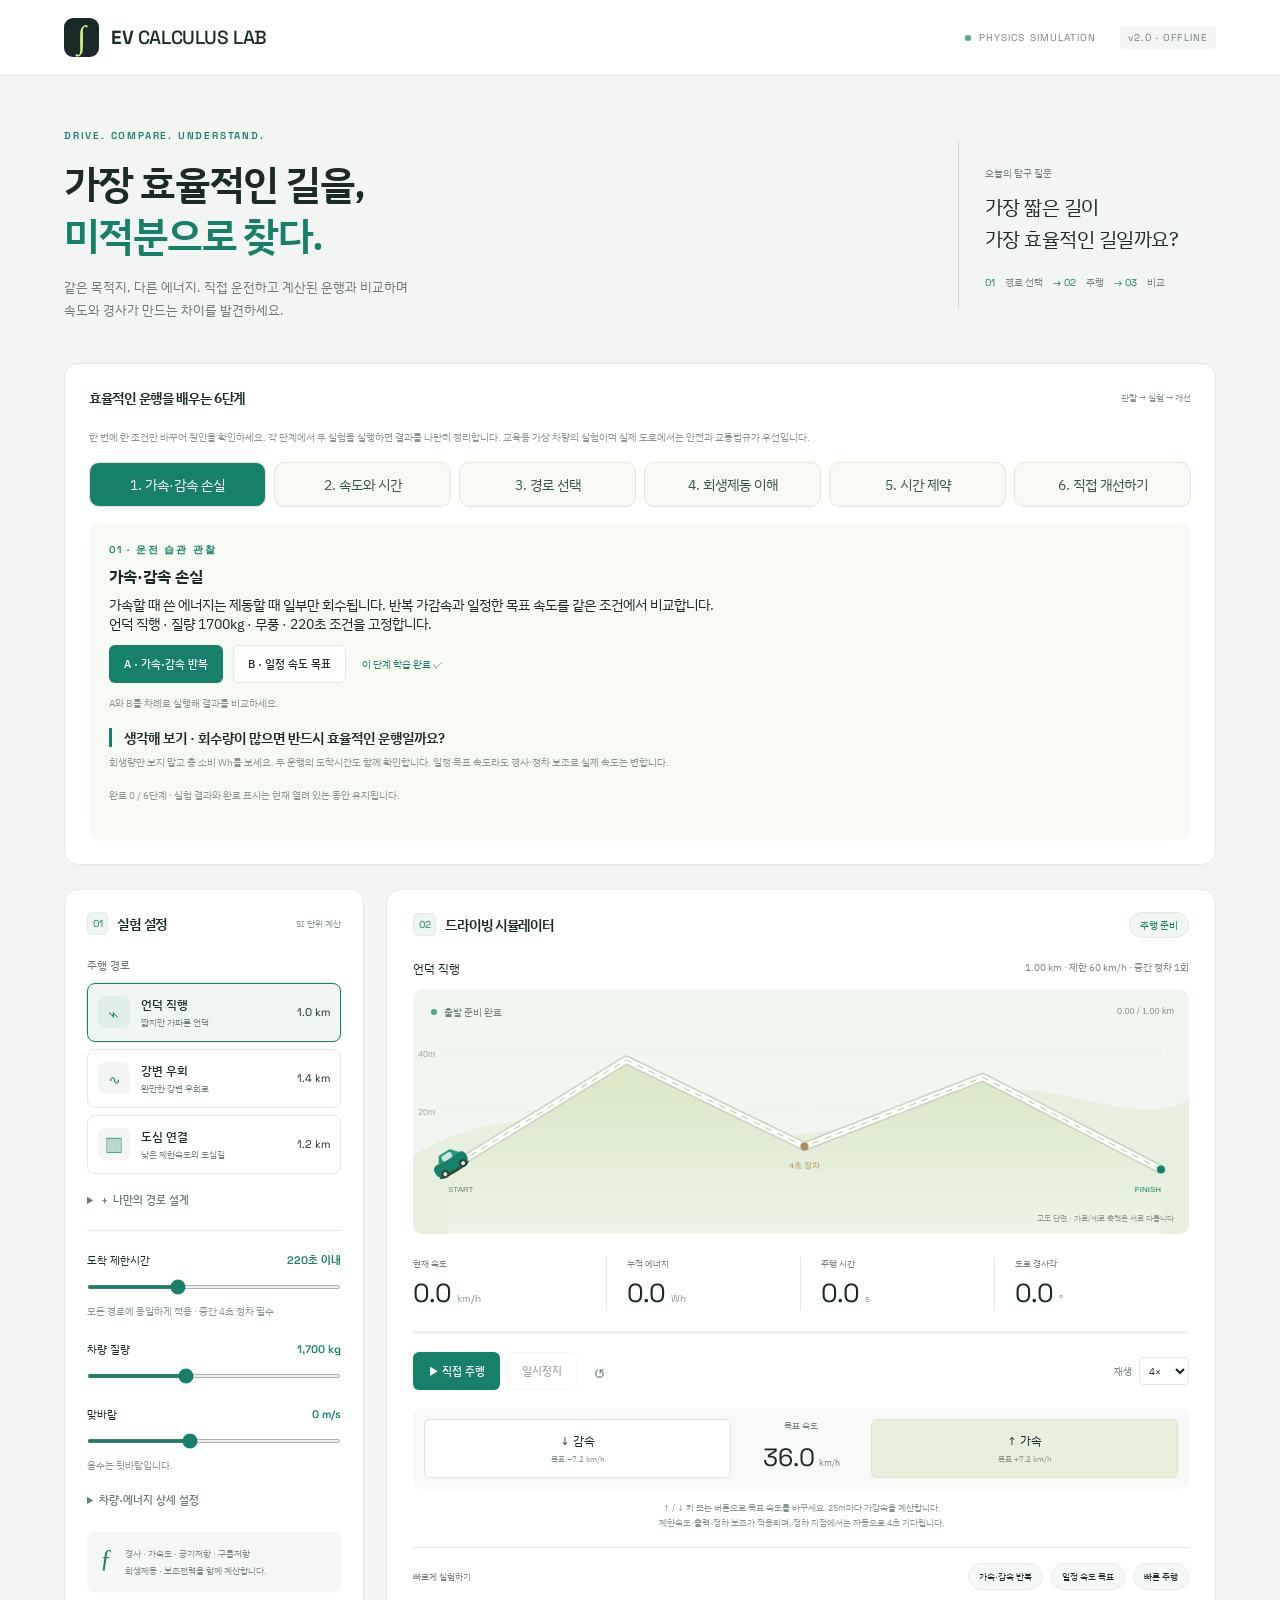
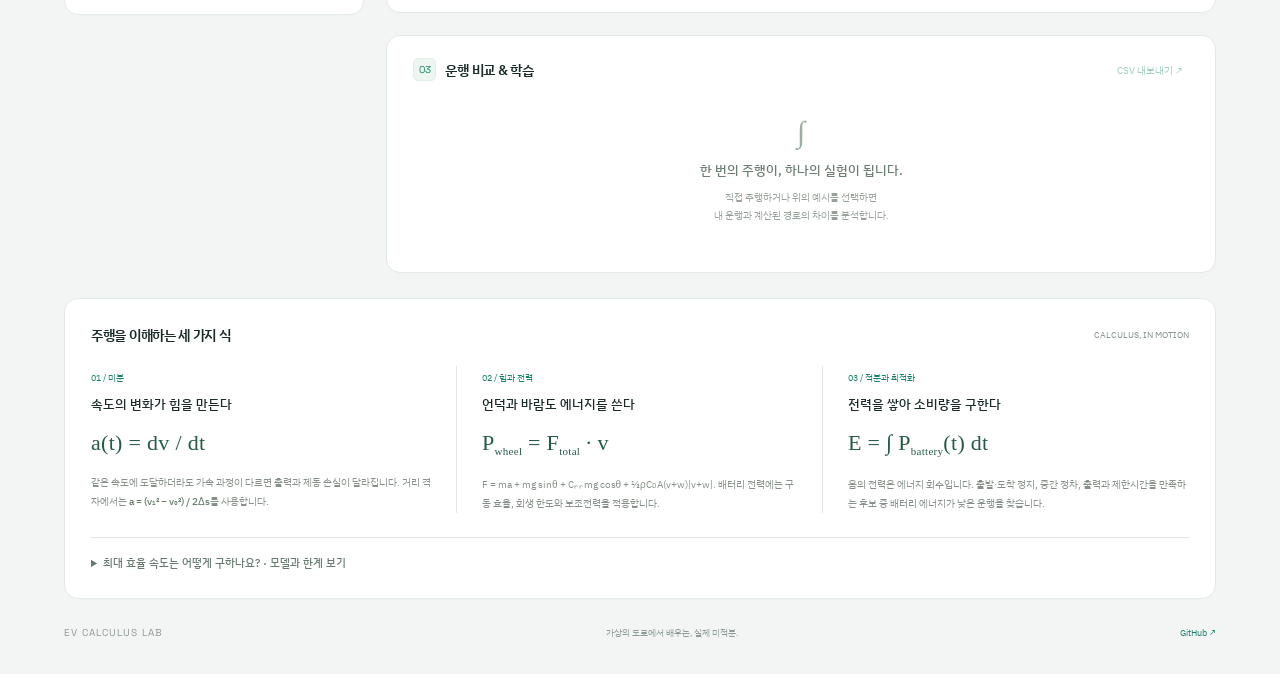
==== commit d0d53eda: "Add six-stage efficient-driving curriculum with controlled A/B experiments" ====
--- a/static/index.html
+++ b/static/index.html
@@ -5,6 +5,7 @@
 <header class="topbar"><a class="brand" href="index.html" aria-label="EV Calculus Lab 홈"><span class="brand-icon">∫</span><strong>EV <span>CALCULUS LAB</span></strong></a><div class="top-right"><span class="status-dot"></span> PHYSICS SIMULATION <span class="version">v2.0 · OFFLINE</span></div></header>
 <main>
  <section class="intro"><div><p class="eyebrow">DRIVE. COMPARE. UNDERSTAND.</p><h1>가장 효율적인 길을,<br><em>미적분으로 찾다.</em></h1><p class="subtitle">같은 목적지, 다른 에너지. 직접 운전하고 계산된 운행과 비교하며<br class="desktop"> 속도와 경사가 만드는 차이를 발견하세요.</p></div><div class="intro-note"><span>오늘의 탐구 질문</span><p>가장 짧은 길이<br>가장 효율적인 길일까요?</p><div>01 <span>경로 선택</span> → 02 <span>주행</span> → 03 <span>비교</span></div></div></section>
+ <section class="panel curriculum" aria-labelledby="lessonHeading"><div class="section-head"><h2 id="lessonHeading">효율적인 운행을 배우는 6단계</h2><span class="small-tag">관찰 → 실험 → 개선</span></div><p class="hint">한 번에 한 조건만 바꾸어 원인을 확인하세요. 각 단계에서 두 실험을 실행하면 결과를 나란히 정리합니다. 교육용 가상 차량의 실험이며 실제 도로에서는 안전과 교통법규가 우선입니다.</p><div id="lessonSteps" class="lesson-steps" role="group" aria-label="학습 단계 선택"></div><div class="lesson-body"><p id="lessonGoal" class="eyebrow"></p><h3 id="lessonTitle"></h3><p id="lessonReason"></p><p id="lessonTask"></p><div class="pair-controls"><button id="lessonRunA" class="button primary"></button><button id="lessonRunB" class="button secondary"></button><button id="lessonDone" class="text-button">이 단계 학습 완료 ✓</button></div><div id="lessonResults" aria-live="polite"></div><p id="lessonQuestion" class="lesson-question"></p><p id="lessonInterpretation" class="hint"></p><p id="lessonProgress" class="hint"></p></div></section>
  <div class="workspace">
   <aside class="panel settings"><div class="section-head"><h2><span class="section-num">01</span> 실험 설정</h2><span class="small-tag">SI 단위 계산</span></div>
    <fieldset id="settingsFields"><legend class="sr-only">운행 환경 설정</legend>
--- a/static/style.css
+++ b/static/style.css
@@ -4,3 +4,5 @@
 @media(max-width:760px){.topbar{height:64px;padding:0 5%}.brand strong{font-size:15px}.top-right{font-size:0}.version{font-size:9px;margin-left:3px}.intro{padding:30px 0}.intro-note{display:none}h1{font-size:32px}.subtitle{font-size:12px}.workspace{grid-template-columns:1fr}.settings{position:static}.route-choices{grid-template-columns:repeat(3,1fr)}.route-card{display:block;padding:10px}.route-icon{display:none}.route-card small{font-size:8px}.route-distance{display:block;margin-top:6px}.settings .model-note{display:none}.scene{height:225px}.simulator,.results{padding:17px}.telemetry{padding:19px 0}.telemetry strong{font-size:21px}.telemetry small{font-size:8px}.telemetry>div{padding-left:9px}.telemetry span{font-size:8px}.quick-try>span{width:auto}.quick-try{gap:6px}.quick-try>button{font-size:8px;padding:6px 7px}.formula-grid{grid-template-columns:1fr;gap:22px}.formula-grid>article{border:0;border-bottom:1px solid var(--line);padding:0 0 20px!important}.formula-grid>article:last-child{padding:0!important}.calculus{padding:20px}.formula-grid p{font-size:11px}.intro br.desktop{display:none}footer>span:nth-child(2){display:none}.pedals{grid-template-columns:1fr 85px 1fr}.pedal{padding:11px 5px}.comparison-layout{gap:12px}.section-head{margin-bottom:18px}.small-tag{font-size:8px}}
 
 .pair-comparison{padding:18px 0;border-bottom:1px solid #dfe8db;margin-bottom:20px}.pair-comparison h3{margin-top:0}.pair-comparison select{max-width:100%;padding:8px;border:1px solid #c6d3bf;border-radius:8px;background:white}#pairScene{width:100%;height:340px;background:#f7faf3;border-radius:12px;display:block}.pair-controls{display:flex;gap:10px;flex-wrap:wrap;align-items:center;margin:12px 0}#pairClock{font-variant-numeric:tabular-nums}#pairSeek{width:100%}
+
+.curriculum{margin-bottom:24px;padding:24px}.lesson-steps{display:grid;grid-template-columns:repeat(6,minmax(0,1fr));gap:8px;margin:16px 0}.lesson-steps button{border:1px solid #dfe8db;background:#f7faf3;border-radius:10px;padding:12px 6px;cursor:pointer;color:#365645}.lesson-steps button.active{background:#168168;color:white}.lesson-body{background:#f7faf3;border-radius:12px;padding:20px}.lesson-body h3{margin:8px 0}.lesson-question{font-weight:600;border-left:3px solid #168168;padding-left:12px}.lesson-results-table{width:100%;border-collapse:collapse;font-size:13px}.lesson-results-table th,.lesson-results-table td{padding:8px;border-bottom:1px solid #dfe8db;text-align:left}@media(max-width:650px){.lesson-steps{grid-template-columns:repeat(3,minmax(0,1fr))}.curriculum{padding:16px}.lesson-body{padding:14px}}
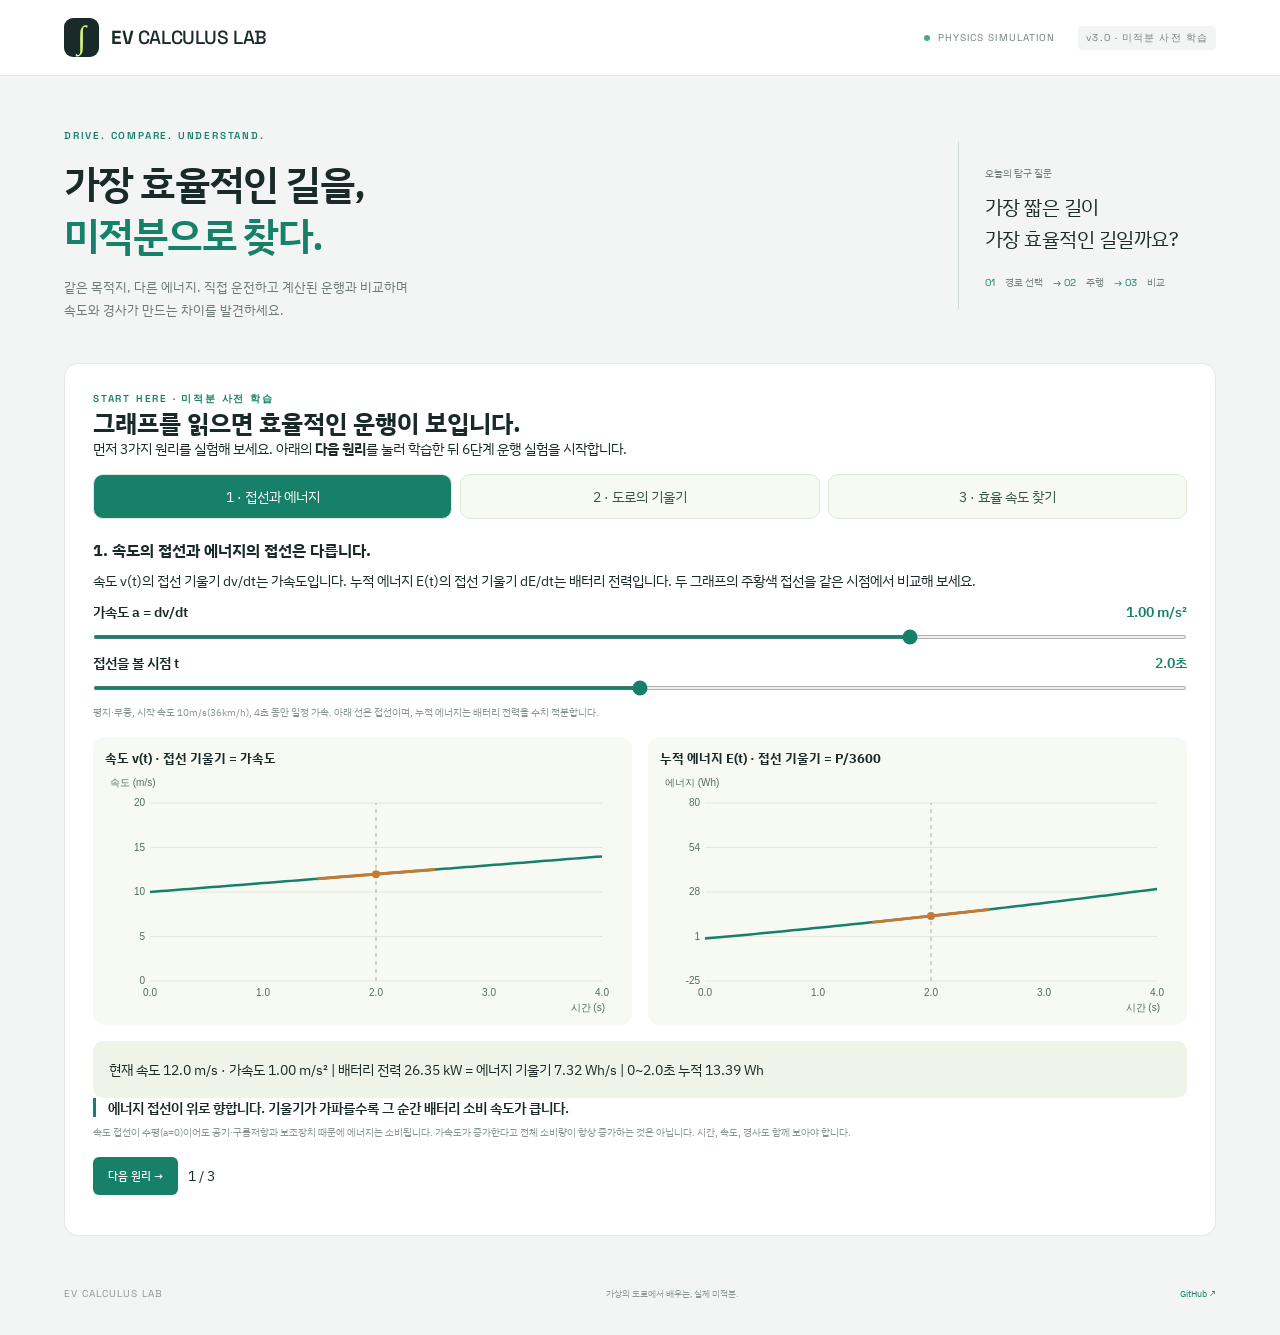
==== commit 2291a0bd: "Introduce visible calculus prelearning with interactive tangents, integrals and efficiency derivativ" ====
--- a/static/index.html
+++ b/static/index.html
@@ -1,10 +1,12 @@
 <!doctype html>
 <html lang="ko">
-<head><meta charset="utf-8"><meta name="viewport" content="width=device-width,initial-scale=1"><title>EV Calculus Lab · 미적분으로 달리다</title><link rel="stylesheet" href="style.css"><script src="engine.js" defer></script><script src="app.js" defer></script></head>
+<head><meta charset="utf-8"><meta name="viewport" content="width=device-width,initial-scale=1"><title>EV Calculus Lab v3 · 미적분 학습 후 주행</title><link rel="stylesheet" href="style.css"><script src="engine.js" defer></script><script src="app.js" defer></script></head>
 <body>
-<header class="topbar"><a class="brand" href="index.html" aria-label="EV Calculus Lab 홈"><span class="brand-icon">∫</span><strong>EV <span>CALCULUS LAB</span></strong></a><div class="top-right"><span class="status-dot"></span> PHYSICS SIMULATION <span class="version">v2.0 · OFFLINE</span></div></header>
+<header class="topbar"><a class="brand" href="index.html" aria-label="EV Calculus Lab 홈"><span class="brand-icon">∫</span><strong>EV <span>CALCULUS LAB</span></strong></a><div class="top-right"><span class="status-dot"></span> PHYSICS SIMULATION <span class="version">v3.0 · 미적분 사전 학습</span></div></header>
 <main>
  <section class="intro"><div><p class="eyebrow">DRIVE. COMPARE. UNDERSTAND.</p><h1>가장 효율적인 길을,<br><em>미적분으로 찾다.</em></h1><p class="subtitle">같은 목적지, 다른 에너지. 직접 운전하고 계산된 운행과 비교하며<br class="desktop"> 속도와 경사가 만드는 차이를 발견하세요.</p></div><div class="intro-note"><span>오늘의 탐구 질문</span><p>가장 짧은 길이<br>가장 효율적인 길일까요?</p><div>01 <span>경로 선택</span> → 02 <span>주행</span> → 03 <span>비교</span></div></div></section>
+ <section class="panel prelearn" id="prelearn" aria-labelledby="prelearnHeading"><p class="eyebrow">START HERE · 미적분 사전 학습</p><h2 id="prelearnHeading">그래프를 읽으면 효율적인 운행이 보입니다.</h2><p>먼저 3가지 원리를 실험해 보세요. 아래의 <b>다음 원리</b>를 눌러 학습한 뒤 6단계 운행 실험을 시작합니다.</p><div class="lesson-steps prelearn-tabs"><button id="preTab0" class="active">1 · 접선과 에너지</button><button id="preTab1">2 · 도로의 기울기</button><button id="preTab2">3 · 효율 속도 찾기</button></div><h3 id="preTitle">1. 접선의 기울기는 무엇을 뜻할까요?</h3><p id="preExplanation"></p><div id="slopeControls"><label>가속도 a = dv/dt <output id="accelOut"></output><input id="demoAccel" type="range" min="-2" max="2" value="1" step="0.25"></label><label>접선을 볼 시점 t <output id="demoTimeOut"></output><input id="demoTime" type="range" min="0" max="4" value="2" step="0.1"></label><p class="hint">평지·무풍, 시작 속도 10m/s(36km/h), 4초 동안 일정 가속. 아래 선은 접선이며, 누적 에너지는 배터리 전력을 수치 적분합니다.</p></div><div id="gradeControls" hidden><label>도로 기울기 dh/ds <output id="demoGradeOut"></output><input id="demoGrade" type="range" min="-0.12" max="0.12" value="0.04" step="0.01"></label><p class="hint">호 길이 s를 따라 일정한 경사로 200m 이동. 속도 10m/s, 시간 20초로 고정해 경사만 비교합니다.</p></div><div id="optimumControls" hidden><label>일정 주행 속도 v <output id="demoVelocityOut"></output><input id="demoVelocity" type="range" min="3" max="20" value="10" step="0.1"></label><p class="hint">평지·무풍·일정속도, 보조전력 700W. 이 식은 정차·언덕이 포함된 전체 경로 최적화와 별도의 참고 실험입니다.</p></div><div class="prelearn-graphs"><div><h4 id="preGraphLabelA"></h4><canvas id="preGraphA" aria-label="사전 학습의 첫 번째 그래프"></canvas></div><div><h4 id="preGraphLabelB"></h4><canvas id="preGraphB" aria-label="사전 학습의 두 번째 그래프"></canvas></div></div><div id="preNumbers" class="pre-numbers" aria-live="polite"></div><p id="preTakeaway" class="lesson-question"></p><p id="preCaution" class="hint"></p><div class="pair-controls"><button id="preNext" class="button primary">다음 원리 →</button><span id="preProgress">1 / 3</span></div></section>
+ <div id="practiceArea" hidden><p class="practice-banner">v3.0 · 미적분 사전 학습 완료 · 이제 조건을 바꾸며 운행을 실험해 보세요. <button id="reviewMath" class="text-button">사전 학습 다시 보기</button></p>
  <section class="panel curriculum" aria-labelledby="lessonHeading"><div class="section-head"><h2 id="lessonHeading">효율적인 운행을 배우는 6단계</h2><span class="small-tag">관찰 → 실험 → 개선</span></div><p class="hint">한 번에 한 조건만 바꾸어 원인을 확인하세요. 각 단계에서 두 실험을 실행하면 결과를 나란히 정리합니다. 교육용 가상 차량의 실험이며 실제 도로에서는 안전과 교통법규가 우선입니다.</p><div id="lessonSteps" class="lesson-steps" role="group" aria-label="학습 단계 선택"></div><div class="lesson-body"><p id="lessonGoal" class="eyebrow"></p><h3 id="lessonTitle"></h3><p id="lessonReason"></p><p id="lessonTask"></p><div class="pair-controls"><button id="lessonRunA" class="button primary"></button><button id="lessonRunB" class="button secondary"></button><button id="lessonDone" class="text-button">이 단계 학습 완료 ✓</button></div><div id="lessonResults" aria-live="polite"></div><p id="lessonQuestion" class="lesson-question"></p><p id="lessonInterpretation" class="hint"></p><p id="lessonProgress" class="hint"></p></div></section>
  <div class="workspace">
   <aside class="panel settings"><div class="section-head"><h2><span class="section-num">01</span> 실험 설정</h2><span class="small-tag">SI 단위 계산</span></div>
@@ -41,6 +43,6 @@
  </div>
  <section class="panel calculus"><div class="section-head"><h2>주행을 이해하는 세 가지 식</h2><span class="small-tag">CALCULUS, IN MOTION</span></div><div class="formula-grid"><article><span class="formula-num">01 / 미분</span><h3>속도의 변화가 힘을 만든다</h3><div class="equation">a(t) = dv / dt</div><p>같은 속도에 도달하더라도 가속 과정이 다르면 출력과 제동 손실이 달라집니다. 거리 격자에서는 <b>a = (v₁² − v₀²) / 2Δs</b>를 사용합니다.</p></article><article><span class="formula-num">02 / 힘과 전력</span><h3>언덕과 바람도 에너지를 쓴다</h3><div class="equation">P<sub>wheel</sub> = F<sub>total</sub> · v</div><p>F = ma + mg sinθ + Cᵣᵣmg cosθ + ½ρCᴅA(v+w)|v+w|. 배터리 전력에는 구동 효율, 회생 한도와 보조전력을 적용합니다.</p></article><article><span class="formula-num">03 / 적분과 최적화</span><h3>전력을 쌓아 소비량을 구한다</h3><div class="equation">E = ∫ P<sub>battery</sub>(t) dt</div><p>음의 전력은 에너지 회수입니다. 출발·도착 정지, 중간 정차, 출력과 제한시간을 만족하는 후보 중 배터리 에너지가 낮은 운행을 찾습니다.</p></article></div>
  <details class="math-details"><summary>최대 효율 속도는 어떻게 구하나요? · 모델과 한계 보기</summary><div class="math-detail-content"><p>평지·무풍·일정 속도에서는 거리당 에너지 e(v) = (Cᵣᵣmg + ½ρCᴅAv²)/η + Pₐᵤₓ/v 입니다. 이를 미분하면 e′(v) = ρCᴅAv/η − Pₐᵤₓ/v²이며, e′(v)=0에서 <b>v* = ∛(Pₐᵤₓη / ρCᴅA)</b>입니다. 현재 설정의 평지·무풍 참고 속도: <b id="steadySpeed">약 33 km/h</b>. 보조전력이 0이면 양의 유한 최솟값 속도는 없습니다.</p><p>실제 최적화는 이 일정속도 식만 사용하지 않습니다. 거리 25m, 속도 2m/s, 시간 0.5초 격자의 동적 계획법으로 경사와 정차를 반영합니다. 각 구간 시간을 올림하므로 실제 도착시간보다 보수적입니다. 격자 밖의 연속 최적해나 모든 도로의 전역 최적해를 보장하지 않습니다.</p><p>차량은 가상의 교육 모델입니다. 구동 효율은 일정하며 배터리 SOC·온도·타이어 미끄럼·곡선 주행은 모델링하지 않습니다. 회생은 기계 출력 45kW까지, 구동은 85kW까지입니다. 출발·종료 고도는 같고, 지도는 실제 도로가 아닌 고도 단면입니다. 내리막 회생에는 제동이 필요하며 무한한 에너지 회수는 불가능합니다.</p><p>참고: <a href="https://research-hub.nlr.gov/en/publications/fastsim-a-model-to-estimate-vehicle-efficiency-cost-and-performan-2/" target="_blank" rel="noreferrer">Brooker et al., FASTSim (2015)</a>의 힘·전력 기반 모델 구성. 본 프로젝트는 별도로 구현한 단순화 모델이며 FASTSim 검증을 받은 모델은 아닙니다.</p></div></details></section>
- <footer><span>EV CALCULUS LAB</span><span>가상의 도로에서 배우는, 실제 미적분.</span><a href="https://github.com/LoggerVibe/vibe-coding" target="_blank" rel="noreferrer">GitHub ↗</a></footer>
+ </div><footer><span>EV CALCULUS LAB</span><span>가상의 도로에서 배우는, 실제 미적분.</span><a href="https://github.com/LoggerVibe/vibe-coding" target="_blank" rel="noreferrer">GitHub ↗</a></footer>
 </main><div id="toast" class="toast" role="status" aria-live="polite" hidden></div>
 </body></html>
--- a/static/style.css
+++ b/static/style.css
@@ -6,3 +6,5 @@
 .pair-comparison{padding:18px 0;border-bottom:1px solid #dfe8db;margin-bottom:20px}.pair-comparison h3{margin-top:0}.pair-comparison select{max-width:100%;padding:8px;border:1px solid #c6d3bf;border-radius:8px;background:white}#pairScene{width:100%;height:340px;background:#f7faf3;border-radius:12px;display:block}.pair-controls{display:flex;gap:10px;flex-wrap:wrap;align-items:center;margin:12px 0}#pairClock{font-variant-numeric:tabular-nums}#pairSeek{width:100%}
 
 .curriculum{margin-bottom:24px;padding:24px}.lesson-steps{display:grid;grid-template-columns:repeat(6,minmax(0,1fr));gap:8px;margin:16px 0}.lesson-steps button{border:1px solid #dfe8db;background:#f7faf3;border-radius:10px;padding:12px 6px;cursor:pointer;color:#365645}.lesson-steps button.active{background:#168168;color:white}.lesson-body{background:#f7faf3;border-radius:12px;padding:20px}.lesson-body h3{margin:8px 0}.lesson-question{font-weight:600;border-left:3px solid #168168;padding-left:12px}.lesson-results-table{width:100%;border-collapse:collapse;font-size:13px}.lesson-results-table th,.lesson-results-table td{padding:8px;border-bottom:1px solid #dfe8db;text-align:left}@media(max-width:650px){.lesson-steps{grid-template-columns:repeat(3,minmax(0,1fr))}.curriculum{padding:16px}.lesson-body{padding:14px}}
+
+[hidden]{display:none!important}.prelearn{padding:28px;margin-bottom:24px}.prelearn h2{font-size:25px}.prelearn h3{margin:20px 0 10px}.prelearn-tabs{grid-template-columns:repeat(3,minmax(0,1fr))}.prelearn label{display:block;margin:12px 0;font-weight:600}.prelearn input[type=range]{display:block;width:100%;margin:14px 0}.prelearn output{float:right;color:#168168}.prelearn-graphs{display:grid;grid-template-columns:1fr 1fr;gap:16px}.prelearn-graphs>div{background:#f7faf3;border-radius:12px;padding:12px}.prelearn-graphs h4{margin:0 0 6px;font-size:13px}.prelearn canvas{width:100%;height:240px;display:block}.pre-numbers{background:#eef4e8;padding:16px;border-radius:10px;line-height:1.8;margin-top:16px}.practice-banner{padding:16px;background:#eef4e8;border-radius:12px;margin-bottom:20px}@media(max-width:650px){.prelearn{padding:16px}.prelearn-graphs{grid-template-columns:1fr}.prelearn-tabs button{font-size:12px}.prelearn output{float:none;margin-left:10px}}
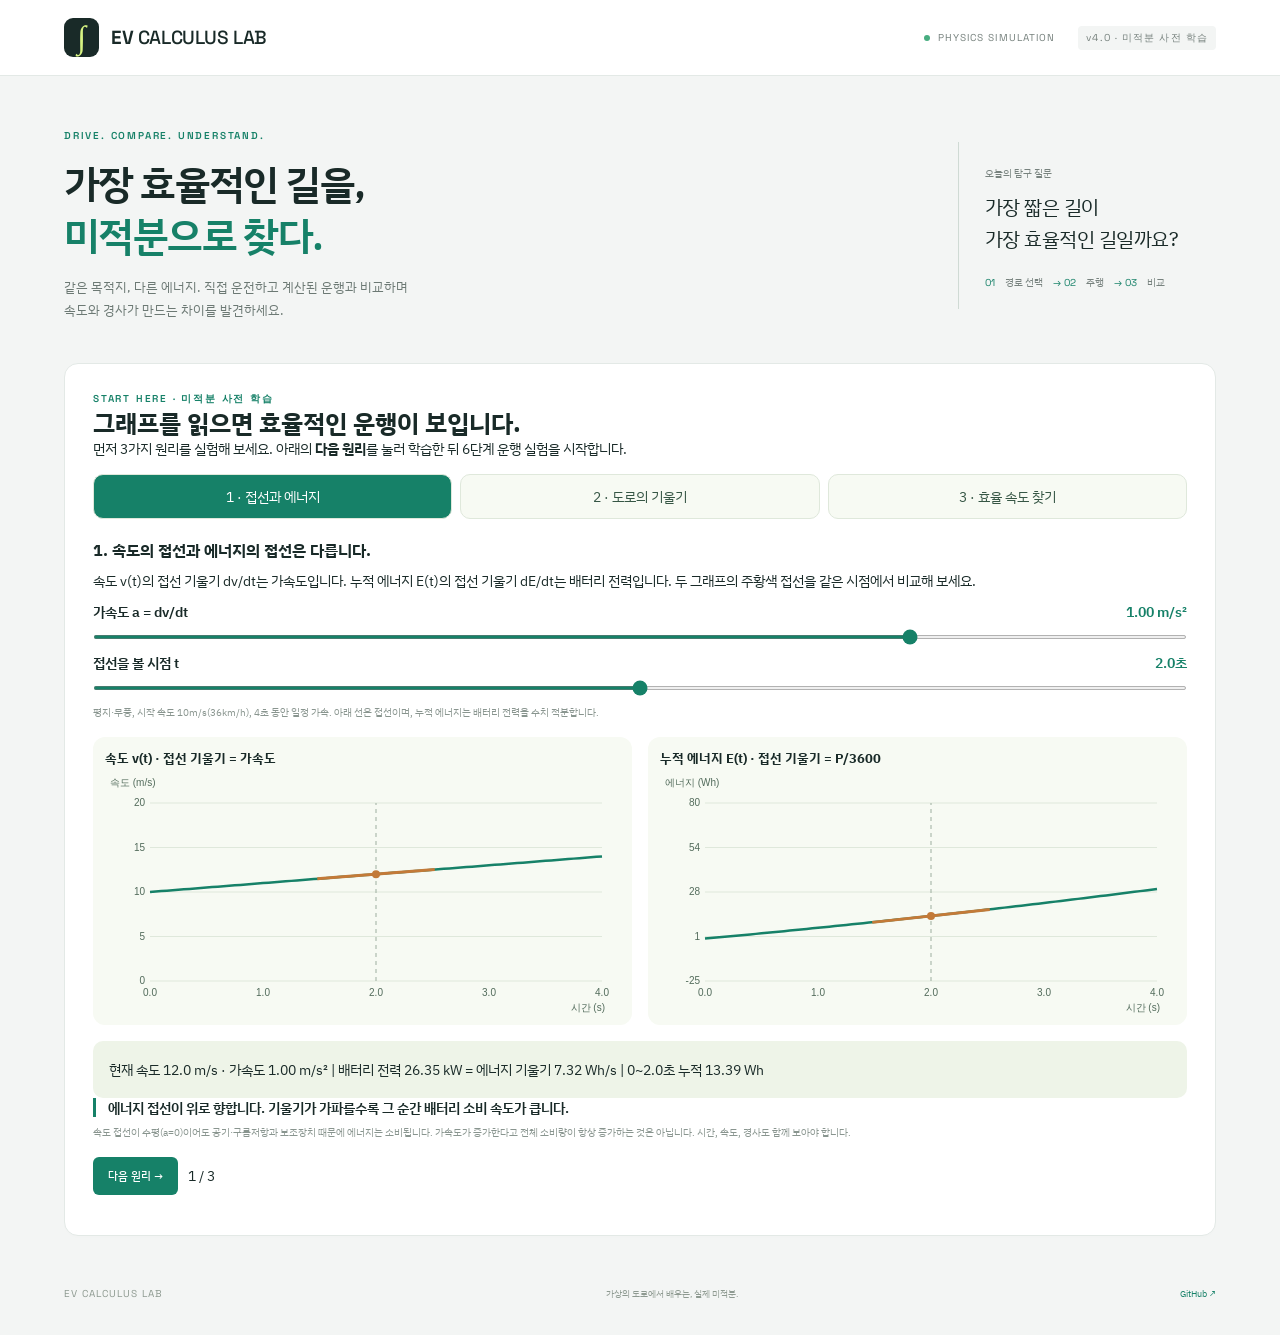
==== commit 0b220fb1: "Simplify road gradient learning with 100m examples and slope comparison controls" ====
--- a/static/index.html
+++ b/static/index.html
@@ -1,12 +1,12 @@
 <!doctype html>
 <html lang="ko">
-<head><meta charset="utf-8"><meta name="viewport" content="width=device-width,initial-scale=1"><title>EV Calculus Lab v3 · 미적분 학습 후 주행</title><link rel="stylesheet" href="style.css"><script src="engine.js" defer></script><script src="app.js" defer></script></head>
+<head><meta charset="utf-8"><meta name="viewport" content="width=device-width,initial-scale=1"><title>EV Calculus Lab v4 · 미적분 학습 후 주행</title><link rel="stylesheet" href="style.css"><script src="engine.js" defer></script><script src="app.js" defer></script></head>
 <body>
-<header class="topbar"><a class="brand" href="index.html" aria-label="EV Calculus Lab 홈"><span class="brand-icon">∫</span><strong>EV <span>CALCULUS LAB</span></strong></a><div class="top-right"><span class="status-dot"></span> PHYSICS SIMULATION <span class="version">v3.0 · 미적분 사전 학습</span></div></header>
+<header class="topbar"><a class="brand" href="index.html" aria-label="EV Calculus Lab 홈"><span class="brand-icon">∫</span><strong>EV <span>CALCULUS LAB</span></strong></a><div class="top-right"><span class="status-dot"></span> PHYSICS SIMULATION <span class="version">v4.0 · 미적분 사전 학습</span></div></header>
 <main>
  <section class="intro"><div><p class="eyebrow">DRIVE. COMPARE. UNDERSTAND.</p><h1>가장 효율적인 길을,<br><em>미적분으로 찾다.</em></h1><p class="subtitle">같은 목적지, 다른 에너지. 직접 운전하고 계산된 운행과 비교하며<br class="desktop"> 속도와 경사가 만드는 차이를 발견하세요.</p></div><div class="intro-note"><span>오늘의 탐구 질문</span><p>가장 짧은 길이<br>가장 효율적인 길일까요?</p><div>01 <span>경로 선택</span> → 02 <span>주행</span> → 03 <span>비교</span></div></div></section>
- <section class="panel prelearn" id="prelearn" aria-labelledby="prelearnHeading"><p class="eyebrow">START HERE · 미적분 사전 학습</p><h2 id="prelearnHeading">그래프를 읽으면 효율적인 운행이 보입니다.</h2><p>먼저 3가지 원리를 실험해 보세요. 아래의 <b>다음 원리</b>를 눌러 학습한 뒤 6단계 운행 실험을 시작합니다.</p><div class="lesson-steps prelearn-tabs"><button id="preTab0" class="active">1 · 접선과 에너지</button><button id="preTab1">2 · 도로의 기울기</button><button id="preTab2">3 · 효율 속도 찾기</button></div><h3 id="preTitle">1. 접선의 기울기는 무엇을 뜻할까요?</h3><p id="preExplanation"></p><div id="slopeControls"><label>가속도 a = dv/dt <output id="accelOut"></output><input id="demoAccel" type="range" min="-2" max="2" value="1" step="0.25"></label><label>접선을 볼 시점 t <output id="demoTimeOut"></output><input id="demoTime" type="range" min="0" max="4" value="2" step="0.1"></label><p class="hint">평지·무풍, 시작 속도 10m/s(36km/h), 4초 동안 일정 가속. 아래 선은 접선이며, 누적 에너지는 배터리 전력을 수치 적분합니다.</p></div><div id="gradeControls" hidden><label>도로 기울기 dh/ds <output id="demoGradeOut"></output><input id="demoGrade" type="range" min="-0.12" max="0.12" value="0.04" step="0.01"></label><p class="hint">호 길이 s를 따라 일정한 경사로 200m 이동. 속도 10m/s, 시간 20초로 고정해 경사만 비교합니다.</p></div><div id="optimumControls" hidden><label>일정 주행 속도 v <output id="demoVelocityOut"></output><input id="demoVelocity" type="range" min="3" max="20" value="10" step="0.1"></label><p class="hint">평지·무풍·일정속도, 보조전력 700W. 이 식은 정차·언덕이 포함된 전체 경로 최적화와 별도의 참고 실험입니다.</p></div><div class="prelearn-graphs"><div><h4 id="preGraphLabelA"></h4><canvas id="preGraphA" aria-label="사전 학습의 첫 번째 그래프"></canvas></div><div><h4 id="preGraphLabelB"></h4><canvas id="preGraphB" aria-label="사전 학습의 두 번째 그래프"></canvas></div></div><div id="preNumbers" class="pre-numbers" aria-live="polite"></div><p id="preTakeaway" class="lesson-question"></p><p id="preCaution" class="hint"></p><div class="pair-controls"><button id="preNext" class="button primary">다음 원리 →</button><span id="preProgress">1 / 3</span></div></section>
- <div id="practiceArea" hidden><p class="practice-banner">v3.0 · 미적분 사전 학습 완료 · 이제 조건을 바꾸며 운행을 실험해 보세요. <button id="reviewMath" class="text-button">사전 학습 다시 보기</button></p>
+ <section class="panel prelearn" id="prelearn" aria-labelledby="prelearnHeading"><p class="eyebrow">START HERE · 미적분 사전 학습</p><h2 id="prelearnHeading">그래프를 읽으면 효율적인 운행이 보입니다.</h2><p>먼저 3가지 원리를 실험해 보세요. 아래의 <b>다음 원리</b>를 눌러 학습한 뒤 6단계 운행 실험을 시작합니다.</p><div class="lesson-steps prelearn-tabs"><button id="preTab0" class="active">1 · 접선과 에너지</button><button id="preTab1">2 · 도로의 기울기</button><button id="preTab2">3 · 효율 속도 찾기</button></div><h3 id="preTitle">1. 접선의 기울기는 무엇을 뜻할까요?</h3><p id="preExplanation"></p><div id="slopeControls"><label>가속도 a = dv/dt <output id="accelOut"></output><input id="demoAccel" type="range" min="-2" max="2" value="1" step="0.25"></label><label>접선을 볼 시점 t <output id="demoTimeOut"></output><input id="demoTime" type="range" min="0" max="4" value="2" step="0.1"></label><p class="hint">평지·무풍, 시작 속도 10m/s(36km/h), 4초 동안 일정 가속. 아래 선은 접선이며, 누적 에너지는 배터리 전력을 수치 적분합니다.</p></div><div id="gradeControls" hidden><div class="grade-basics"><p><b>h = 도로의 높이</b> · <b>s = 도로를 따라 이동한 거리</b></p><p>s는 직선 변위가 아니라 실제 지나온 거리입니다. 여기서는 같은 속도로 <b>100m를 10초 동안</b> 달립니다.</p></div><div class="pair-controls"><button id="gradeUphill" class="button secondary">↗ 오르막</button><button id="gradeFlat" class="button secondary">→ 평지</button><button id="gradeDownhill" class="button secondary">↘ 내리막</button></div><label>도로를 100m 이동할 때 높이 변화 <output id="demoGradeOut"></output><input id="demoGrade" type="range" min="-0.12" max="0.12" value="0.04" step="0.01"></label><div id="gradeStory" class="grade-story" aria-live="polite"></div><p class="hint">버튼을 눌러 세 도로를 비교한 뒤 슬라이더로 경사를 바꾸세요. 속도는 모두 36km/h로 고정합니다.</p></div><div id="optimumControls" hidden><label>일정 주행 속도 v <output id="demoVelocityOut"></output><input id="demoVelocity" type="range" min="3" max="20" value="10" step="0.1"></label><p class="hint">평지·무풍·일정속도, 보조전력 700W. 이 식은 정차·언덕이 포함된 전체 경로 최적화와 별도의 참고 실험입니다.</p></div><div class="prelearn-graphs"><div><h4 id="preGraphLabelA"></h4><canvas id="preGraphA" aria-label="사전 학습의 첫 번째 그래프"></canvas></div><div><h4 id="preGraphLabelB"></h4><canvas id="preGraphB" aria-label="사전 학습의 두 번째 그래프"></canvas></div></div><div id="preNumbers" class="pre-numbers" aria-live="polite"></div><p id="preTakeaway" class="lesson-question"></p><p id="preCaution" class="hint"></p><details id="gradeMath" hidden><summary>이제 미분식으로 연결해 보기</summary><p>높이 변화 ÷ 이동거리 변화가 평균 기울기입니다. 관찰하는 구간을 아주 짧게 줄였을 때의 기울기를 <b>dh/ds</b>라고 씁니다. 현재 예시는 일정한 경사이므로 평균 기울기와 어느 지점의 미분값이 같습니다.</p><p>도로를 따라 잰 거리를 사용하므로 dh/ds = sinθ입니다. 중력에 의한 도로 방향의 힘은 mg × dh/ds입니다. 수평거리로 나누는 일반적인 도로 경사율과 분모가 다릅니다.</p><p>오른쪽 그래프의 높이는 전력(kW), 가로 폭은 시간(초)입니다. <b>직사각형 넓이 = 전력 × 시간</b>이며, 이를 3.6으로 나누면 Wh가 됩니다. 전력이 계속 변할 때 이 넓이를 잘게 나누어 더하는 것이 적분입니다.</p></details><div class="pair-controls"><button id="preNext" class="button primary">다음 원리 →</button><span id="preProgress">1 / 3</span></div></section>
+ <div id="practiceArea" hidden><p class="practice-banner">v4.0 · 미적분 사전 학습 완료 · 이제 조건을 바꾸며 운행을 실험해 보세요. <button id="reviewMath" class="text-button">사전 학습 다시 보기</button></p>
  <section class="panel curriculum" aria-labelledby="lessonHeading"><div class="section-head"><h2 id="lessonHeading">효율적인 운행을 배우는 6단계</h2><span class="small-tag">관찰 → 실험 → 개선</span></div><p class="hint">한 번에 한 조건만 바꾸어 원인을 확인하세요. 각 단계에서 두 실험을 실행하면 결과를 나란히 정리합니다. 교육용 가상 차량의 실험이며 실제 도로에서는 안전과 교통법규가 우선입니다.</p><div id="lessonSteps" class="lesson-steps" role="group" aria-label="학습 단계 선택"></div><div class="lesson-body"><p id="lessonGoal" class="eyebrow"></p><h3 id="lessonTitle"></h3><p id="lessonReason"></p><p id="lessonTask"></p><div class="pair-controls"><button id="lessonRunA" class="button primary"></button><button id="lessonRunB" class="button secondary"></button><button id="lessonDone" class="text-button">이 단계 학습 완료 ✓</button></div><div id="lessonResults" aria-live="polite"></div><p id="lessonQuestion" class="lesson-question"></p><p id="lessonInterpretation" class="hint"></p><p id="lessonProgress" class="hint"></p></div></section>
  <div class="workspace">
   <aside class="panel settings"><div class="section-head"><h2><span class="section-num">01</span> 실험 설정</h2><span class="small-tag">SI 단위 계산</span></div>
--- a/static/style.css
+++ b/static/style.css
@@ -8,3 +8,5 @@
 .curriculum{margin-bottom:24px;padding:24px}.lesson-steps{display:grid;grid-template-columns:repeat(6,minmax(0,1fr));gap:8px;margin:16px 0}.lesson-steps button{border:1px solid #dfe8db;background:#f7faf3;border-radius:10px;padding:12px 6px;cursor:pointer;color:#365645}.lesson-steps button.active{background:#168168;color:white}.lesson-body{background:#f7faf3;border-radius:12px;padding:20px}.lesson-body h3{margin:8px 0}.lesson-question{font-weight:600;border-left:3px solid #168168;padding-left:12px}.lesson-results-table{width:100%;border-collapse:collapse;font-size:13px}.lesson-results-table th,.lesson-results-table td{padding:8px;border-bottom:1px solid #dfe8db;text-align:left}@media(max-width:650px){.lesson-steps{grid-template-columns:repeat(3,minmax(0,1fr))}.curriculum{padding:16px}.lesson-body{padding:14px}}
 
 [hidden]{display:none!important}.prelearn{padding:28px;margin-bottom:24px}.prelearn h2{font-size:25px}.prelearn h3{margin:20px 0 10px}.prelearn-tabs{grid-template-columns:repeat(3,minmax(0,1fr))}.prelearn label{display:block;margin:12px 0;font-weight:600}.prelearn input[type=range]{display:block;width:100%;margin:14px 0}.prelearn output{float:right;color:#168168}.prelearn-graphs{display:grid;grid-template-columns:1fr 1fr;gap:16px}.prelearn-graphs>div{background:#f7faf3;border-radius:12px;padding:12px}.prelearn-graphs h4{margin:0 0 6px;font-size:13px}.prelearn canvas{width:100%;height:240px;display:block}.pre-numbers{background:#eef4e8;padding:16px;border-radius:10px;line-height:1.8;margin-top:16px}.practice-banner{padding:16px;background:#eef4e8;border-radius:12px;margin-bottom:20px}@media(max-width:650px){.prelearn{padding:16px}.prelearn-graphs{grid-template-columns:1fr}.prelearn-tabs button{font-size:12px}.prelearn output{float:none;margin-left:10px}}
+
+.grade-basics{background:#f7faf3;padding:12px 18px;border-radius:10px}.grade-story{display:grid;grid-template-columns:repeat(3,minmax(0,1fr));gap:12px;margin:16px 0}.grade-story article{background:#eef4e8;border-radius:10px;padding:14px;line-height:1.8}.grade-story strong{display:block;color:#168168;font-size:17px}#gradeMath{margin:16px 0;padding:14px;background:#f7faf3;border-radius:10px}#gradeMath summary{cursor:pointer;font-weight:600}@media(max-width:650px){.grade-story{grid-template-columns:1fr}}
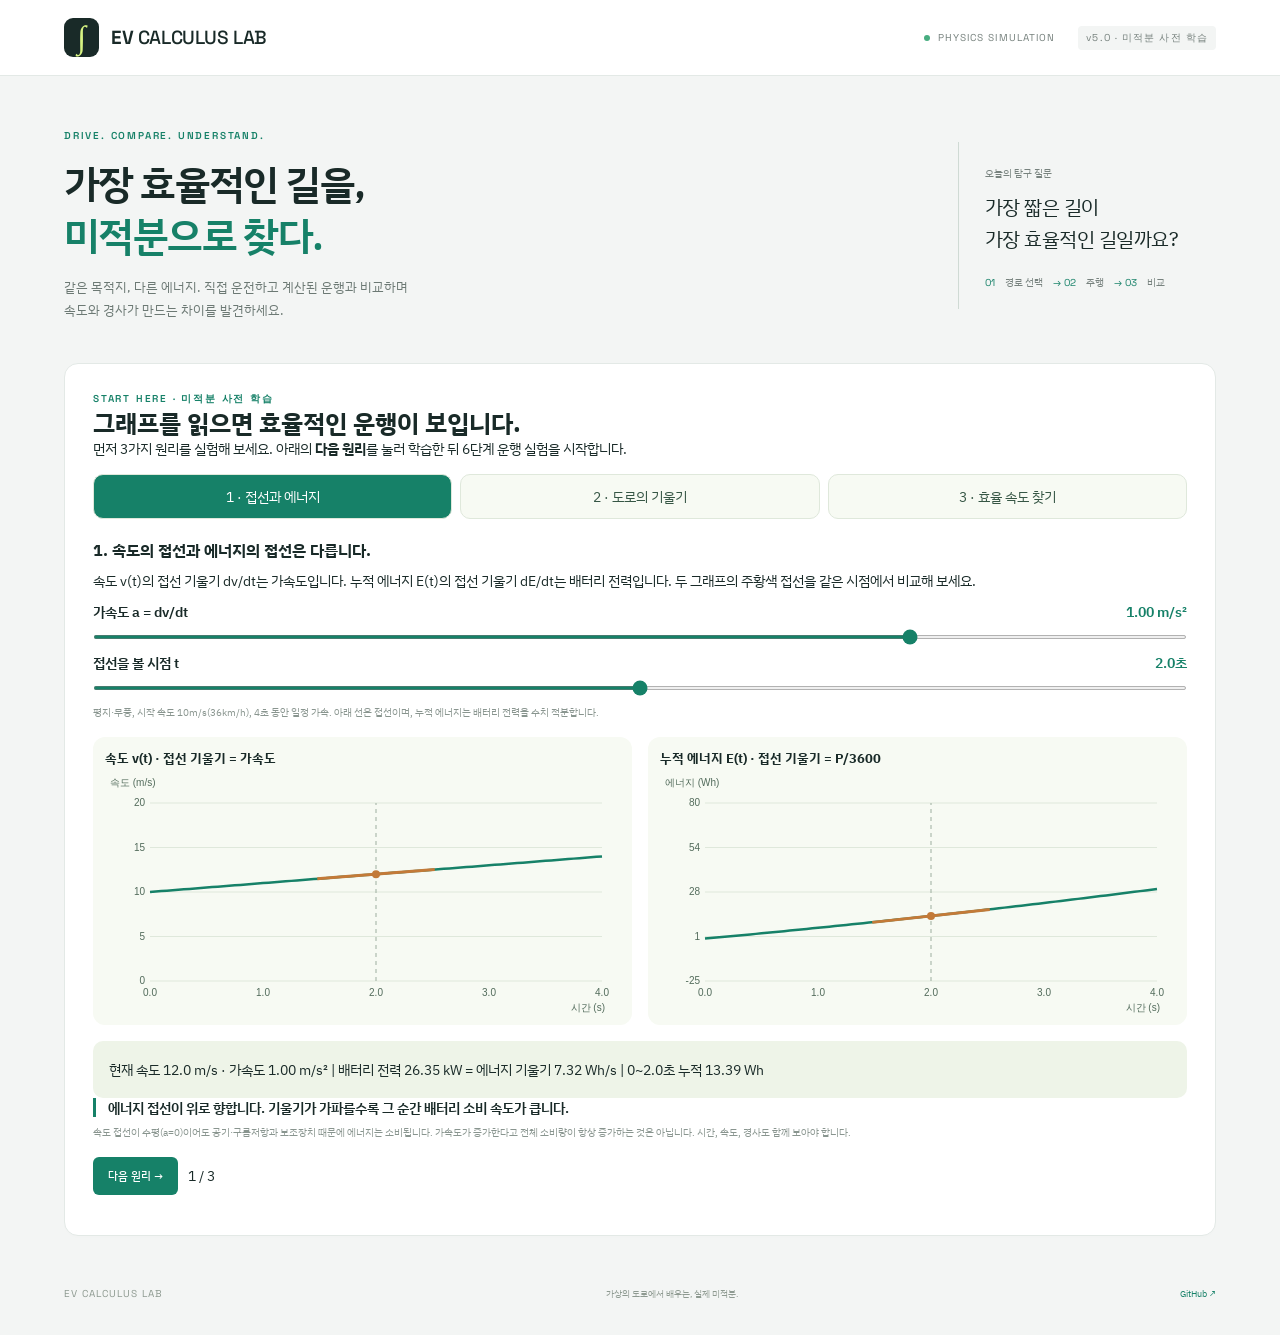
==== commit 02f20ee8: "Simplify efficient-speed learning with 1km cost comparisons and intuitive controls" ====
--- a/static/index.html
+++ b/static/index.html
@@ -1,12 +1,12 @@
 <!doctype html>
 <html lang="ko">
-<head><meta charset="utf-8"><meta name="viewport" content="width=device-width,initial-scale=1"><title>EV Calculus Lab v4 · 미적분 학습 후 주행</title><link rel="stylesheet" href="style.css"><script src="engine.js" defer></script><script src="app.js" defer></script></head>
+<head><meta charset="utf-8"><meta name="viewport" content="width=device-width,initial-scale=1"><title>EV Calculus Lab v5 · 미적분 학습 후 주행</title><link rel="stylesheet" href="style.css"><script src="engine.js" defer></script><script src="app.js" defer></script></head>
 <body>
-<header class="topbar"><a class="brand" href="index.html" aria-label="EV Calculus Lab 홈"><span class="brand-icon">∫</span><strong>EV <span>CALCULUS LAB</span></strong></a><div class="top-right"><span class="status-dot"></span> PHYSICS SIMULATION <span class="version">v4.0 · 미적분 사전 학습</span></div></header>
+<header class="topbar"><a class="brand" href="index.html" aria-label="EV Calculus Lab 홈"><span class="brand-icon">∫</span><strong>EV <span>CALCULUS LAB</span></strong></a><div class="top-right"><span class="status-dot"></span> PHYSICS SIMULATION <span class="version">v5.0 · 미적분 사전 학습</span></div></header>
 <main>
  <section class="intro"><div><p class="eyebrow">DRIVE. COMPARE. UNDERSTAND.</p><h1>가장 효율적인 길을,<br><em>미적분으로 찾다.</em></h1><p class="subtitle">같은 목적지, 다른 에너지. 직접 운전하고 계산된 운행과 비교하며<br class="desktop"> 속도와 경사가 만드는 차이를 발견하세요.</p></div><div class="intro-note"><span>오늘의 탐구 질문</span><p>가장 짧은 길이<br>가장 효율적인 길일까요?</p><div>01 <span>경로 선택</span> → 02 <span>주행</span> → 03 <span>비교</span></div></div></section>
- <section class="panel prelearn" id="prelearn" aria-labelledby="prelearnHeading"><p class="eyebrow">START HERE · 미적분 사전 학습</p><h2 id="prelearnHeading">그래프를 읽으면 효율적인 운행이 보입니다.</h2><p>먼저 3가지 원리를 실험해 보세요. 아래의 <b>다음 원리</b>를 눌러 학습한 뒤 6단계 운행 실험을 시작합니다.</p><div class="lesson-steps prelearn-tabs"><button id="preTab0" class="active">1 · 접선과 에너지</button><button id="preTab1">2 · 도로의 기울기</button><button id="preTab2">3 · 효율 속도 찾기</button></div><h3 id="preTitle">1. 접선의 기울기는 무엇을 뜻할까요?</h3><p id="preExplanation"></p><div id="slopeControls"><label>가속도 a = dv/dt <output id="accelOut"></output><input id="demoAccel" type="range" min="-2" max="2" value="1" step="0.25"></label><label>접선을 볼 시점 t <output id="demoTimeOut"></output><input id="demoTime" type="range" min="0" max="4" value="2" step="0.1"></label><p class="hint">평지·무풍, 시작 속도 10m/s(36km/h), 4초 동안 일정 가속. 아래 선은 접선이며, 누적 에너지는 배터리 전력을 수치 적분합니다.</p></div><div id="gradeControls" hidden><div class="grade-basics"><p><b>h = 도로의 높이</b> · <b>s = 도로를 따라 이동한 거리</b></p><p>s는 직선 변위가 아니라 실제 지나온 거리입니다. 여기서는 같은 속도로 <b>100m를 10초 동안</b> 달립니다.</p></div><div class="pair-controls"><button id="gradeUphill" class="button secondary">↗ 오르막</button><button id="gradeFlat" class="button secondary">→ 평지</button><button id="gradeDownhill" class="button secondary">↘ 내리막</button></div><label>도로를 100m 이동할 때 높이 변화 <output id="demoGradeOut"></output><input id="demoGrade" type="range" min="-0.12" max="0.12" value="0.04" step="0.01"></label><div id="gradeStory" class="grade-story" aria-live="polite"></div><p class="hint">버튼을 눌러 세 도로를 비교한 뒤 슬라이더로 경사를 바꾸세요. 속도는 모두 36km/h로 고정합니다.</p></div><div id="optimumControls" hidden><label>일정 주행 속도 v <output id="demoVelocityOut"></output><input id="demoVelocity" type="range" min="3" max="20" value="10" step="0.1"></label><p class="hint">평지·무풍·일정속도, 보조전력 700W. 이 식은 정차·언덕이 포함된 전체 경로 최적화와 별도의 참고 실험입니다.</p></div><div class="prelearn-graphs"><div><h4 id="preGraphLabelA"></h4><canvas id="preGraphA" aria-label="사전 학습의 첫 번째 그래프"></canvas></div><div><h4 id="preGraphLabelB"></h4><canvas id="preGraphB" aria-label="사전 학습의 두 번째 그래프"></canvas></div></div><div id="preNumbers" class="pre-numbers" aria-live="polite"></div><p id="preTakeaway" class="lesson-question"></p><p id="preCaution" class="hint"></p><details id="gradeMath" hidden><summary>이제 미분식으로 연결해 보기</summary><p>높이 변화 ÷ 이동거리 변화가 평균 기울기입니다. 관찰하는 구간을 아주 짧게 줄였을 때의 기울기를 <b>dh/ds</b>라고 씁니다. 현재 예시는 일정한 경사이므로 평균 기울기와 어느 지점의 미분값이 같습니다.</p><p>도로를 따라 잰 거리를 사용하므로 dh/ds = sinθ입니다. 중력에 의한 도로 방향의 힘은 mg × dh/ds입니다. 수평거리로 나누는 일반적인 도로 경사율과 분모가 다릅니다.</p><p>오른쪽 그래프의 높이는 전력(kW), 가로 폭은 시간(초)입니다. <b>직사각형 넓이 = 전력 × 시간</b>이며, 이를 3.6으로 나누면 Wh가 됩니다. 전력이 계속 변할 때 이 넓이를 잘게 나누어 더하는 것이 적분입니다.</p></details><div class="pair-controls"><button id="preNext" class="button primary">다음 원리 →</button><span id="preProgress">1 / 3</span></div></section>
- <div id="practiceArea" hidden><p class="practice-banner">v4.0 · 미적분 사전 학습 완료 · 이제 조건을 바꾸며 운행을 실험해 보세요. <button id="reviewMath" class="text-button">사전 학습 다시 보기</button></p>
+ <section class="panel prelearn" id="prelearn" aria-labelledby="prelearnHeading"><p class="eyebrow">START HERE · 미적분 사전 학습</p><h2 id="prelearnHeading">그래프를 읽으면 효율적인 운행이 보입니다.</h2><p>먼저 3가지 원리를 실험해 보세요. 아래의 <b>다음 원리</b>를 눌러 학습한 뒤 6단계 운행 실험을 시작합니다.</p><div class="lesson-steps prelearn-tabs"><button id="preTab0" class="active">1 · 접선과 에너지</button><button id="preTab1">2 · 도로의 기울기</button><button id="preTab2">3 · 효율 속도 찾기</button></div><h3 id="preTitle">1. 접선의 기울기는 무엇을 뜻할까요?</h3><p id="preExplanation"></p><div id="slopeControls"><label>가속도 a = dv/dt <output id="accelOut"></output><input id="demoAccel" type="range" min="-2" max="2" value="1" step="0.25"></label><label>접선을 볼 시점 t <output id="demoTimeOut"></output><input id="demoTime" type="range" min="0" max="4" value="2" step="0.1"></label><p class="hint">평지·무풍, 시작 속도 10m/s(36km/h), 4초 동안 일정 가속. 아래 선은 접선이며, 누적 에너지는 배터리 전력을 수치 적분합니다.</p></div><div id="gradeControls" hidden><div class="grade-basics"><p><b>h = 도로의 높이</b> · <b>s = 도로를 따라 이동한 거리</b></p><p>s는 직선 변위가 아니라 실제 지나온 거리입니다. 여기서는 같은 속도로 <b>100m를 10초 동안</b> 달립니다.</p></div><div class="pair-controls"><button id="gradeUphill" class="button secondary">↗ 오르막</button><button id="gradeFlat" class="button secondary">→ 평지</button><button id="gradeDownhill" class="button secondary">↘ 내리막</button></div><label>도로를 100m 이동할 때 높이 변화 <output id="demoGradeOut"></output><input id="demoGrade" type="range" min="-0.12" max="0.12" value="0.04" step="0.01"></label><div id="gradeStory" class="grade-story" aria-live="polite"></div><p class="hint">버튼을 눌러 세 도로를 비교한 뒤 슬라이더로 경사를 바꾸세요. 속도는 모두 36km/h로 고정합니다.</p></div><div id="optimumControls" hidden><div class="grade-basics"><p><b>같은 평지 1km를 달릴 때, 어느 속도가 배터리를 적게 쓸까요?</b></p><p>천천히 달리면 공기저항은 작지만 보조장치를 오래 켭니다. 빠르게 달리면 시간이 짧아지지만 공기저항이 커집니다.</p></div><div class="pair-controls"><button id="speedSlow" class="button secondary">느리게 · 18km/h</button><button id="speedEfficient" class="button secondary">균형 속도 · 약 33km/h</button><button id="speedFast" class="button secondary">빠르게 · 72km/h</button></div><label>일정 주행 속도 <output id="demoVelocityOut"></output><input id="demoVelocity" type="range" min="3" max="20" value="10" step="0.1"></label><div id="speedStory" class="grade-story" aria-live="polite"></div><p class="hint">평지·무풍, 보조전력 700W. 가속과 정차 없이 일정 속도로 달리는 예시입니다.</p></div><div class="prelearn-graphs"><div><h4 id="preGraphLabelA"></h4><canvas id="preGraphA" aria-label="사전 학습의 첫 번째 그래프"></canvas></div><div><h4 id="preGraphLabelB"></h4><canvas id="preGraphB" aria-label="사전 학습의 두 번째 그래프"></canvas></div></div><div id="preNumbers" class="pre-numbers" aria-live="polite"></div><p id="preTakeaway" class="lesson-question"></p><p id="preCaution" class="hint"></p><details id="gradeMath" hidden><summary>이제 미분식으로 연결해 보기</summary><p>높이 변화 ÷ 이동거리 변화가 평균 기울기입니다. 관찰하는 구간을 아주 짧게 줄였을 때의 기울기를 <b>dh/ds</b>라고 씁니다. 현재 예시는 일정한 경사이므로 평균 기울기와 어느 지점의 미분값이 같습니다.</p><p>도로를 따라 잰 거리를 사용하므로 dh/ds = sinθ입니다. 중력에 의한 도로 방향의 힘은 mg × dh/ds입니다. 수평거리로 나누는 일반적인 도로 경사율과 분모가 다릅니다.</p><p>오른쪽 그래프의 높이는 전력(kW), 가로 폭은 시간(초)입니다. <b>직사각형 넓이 = 전력 × 시간</b>이며, 이를 3.6으로 나누면 Wh가 됩니다. 전력이 계속 변할 때 이 넓이를 잘게 나누어 더하는 것이 적분입니다.</p></details><details id="speedMath" hidden><summary>이제 접선과 미분으로 연결해 보기</summary><p>가로축은 속도, 세로축은 같은 1km를 달릴 때 소비하는 에너지입니다. 이 함수가 e(v)입니다. 주황색 접선은 속도를 아주 조금 바꿀 때 소비량이 어느 방향으로 변하는지 보여줍니다.</p><p><b>접선이 오른쪽 아래로 향하면 e′(v)&lt;0:</b> 조금 빨라질 때 소비량이 감소합니다. <b>오른쪽 위로 향하면 e′(v)&gt;0:</b> 조금 빨라질 때 소비량이 증가합니다. <b>접선이 수평이면 e′(v)=0:</b> 이 모델의 최저점입니다.</p><p>e(v) = [(Crr mg + ½ρCdAv²)/η + Paux/v] / 3.6 (Wh/km). 공기저항 항은 v²에 비례하고, 보조장치 항은 1/v에 비례합니다. 도함수는 e′(v) = [ρCdAv/η − Paux/v²] / 3.6 입니다.</p><p>기본 설정의 최소 소비 속도는 v* = ∛(Pauxη / ρCdA), 약 33.4km/h입니다. 이 값은 평지·무풍·일정속도 조건의 참고값입니다.</p></details><div class="pair-controls"><button id="preNext" class="button primary">다음 원리 →</button><span id="preProgress">1 / 3</span></div></section>
+ <div id="practiceArea" hidden><p class="practice-banner">v5.0 · 미적분 사전 학습 완료 · 이제 조건을 바꾸며 운행을 실험해 보세요. <button id="reviewMath" class="text-button">사전 학습 다시 보기</button></p>
  <section class="panel curriculum" aria-labelledby="lessonHeading"><div class="section-head"><h2 id="lessonHeading">효율적인 운행을 배우는 6단계</h2><span class="small-tag">관찰 → 실험 → 개선</span></div><p class="hint">한 번에 한 조건만 바꾸어 원인을 확인하세요. 각 단계에서 두 실험을 실행하면 결과를 나란히 정리합니다. 교육용 가상 차량의 실험이며 실제 도로에서는 안전과 교통법규가 우선입니다.</p><div id="lessonSteps" class="lesson-steps" role="group" aria-label="학습 단계 선택"></div><div class="lesson-body"><p id="lessonGoal" class="eyebrow"></p><h3 id="lessonTitle"></h3><p id="lessonReason"></p><p id="lessonTask"></p><div class="pair-controls"><button id="lessonRunA" class="button primary"></button><button id="lessonRunB" class="button secondary"></button><button id="lessonDone" class="text-button">이 단계 학습 완료 ✓</button></div><div id="lessonResults" aria-live="polite"></div><p id="lessonQuestion" class="lesson-question"></p><p id="lessonInterpretation" class="hint"></p><p id="lessonProgress" class="hint"></p></div></section>
  <div class="workspace">
   <aside class="panel settings"><div class="section-head"><h2><span class="section-num">01</span> 실험 설정</h2><span class="small-tag">SI 단위 계산</span></div>
